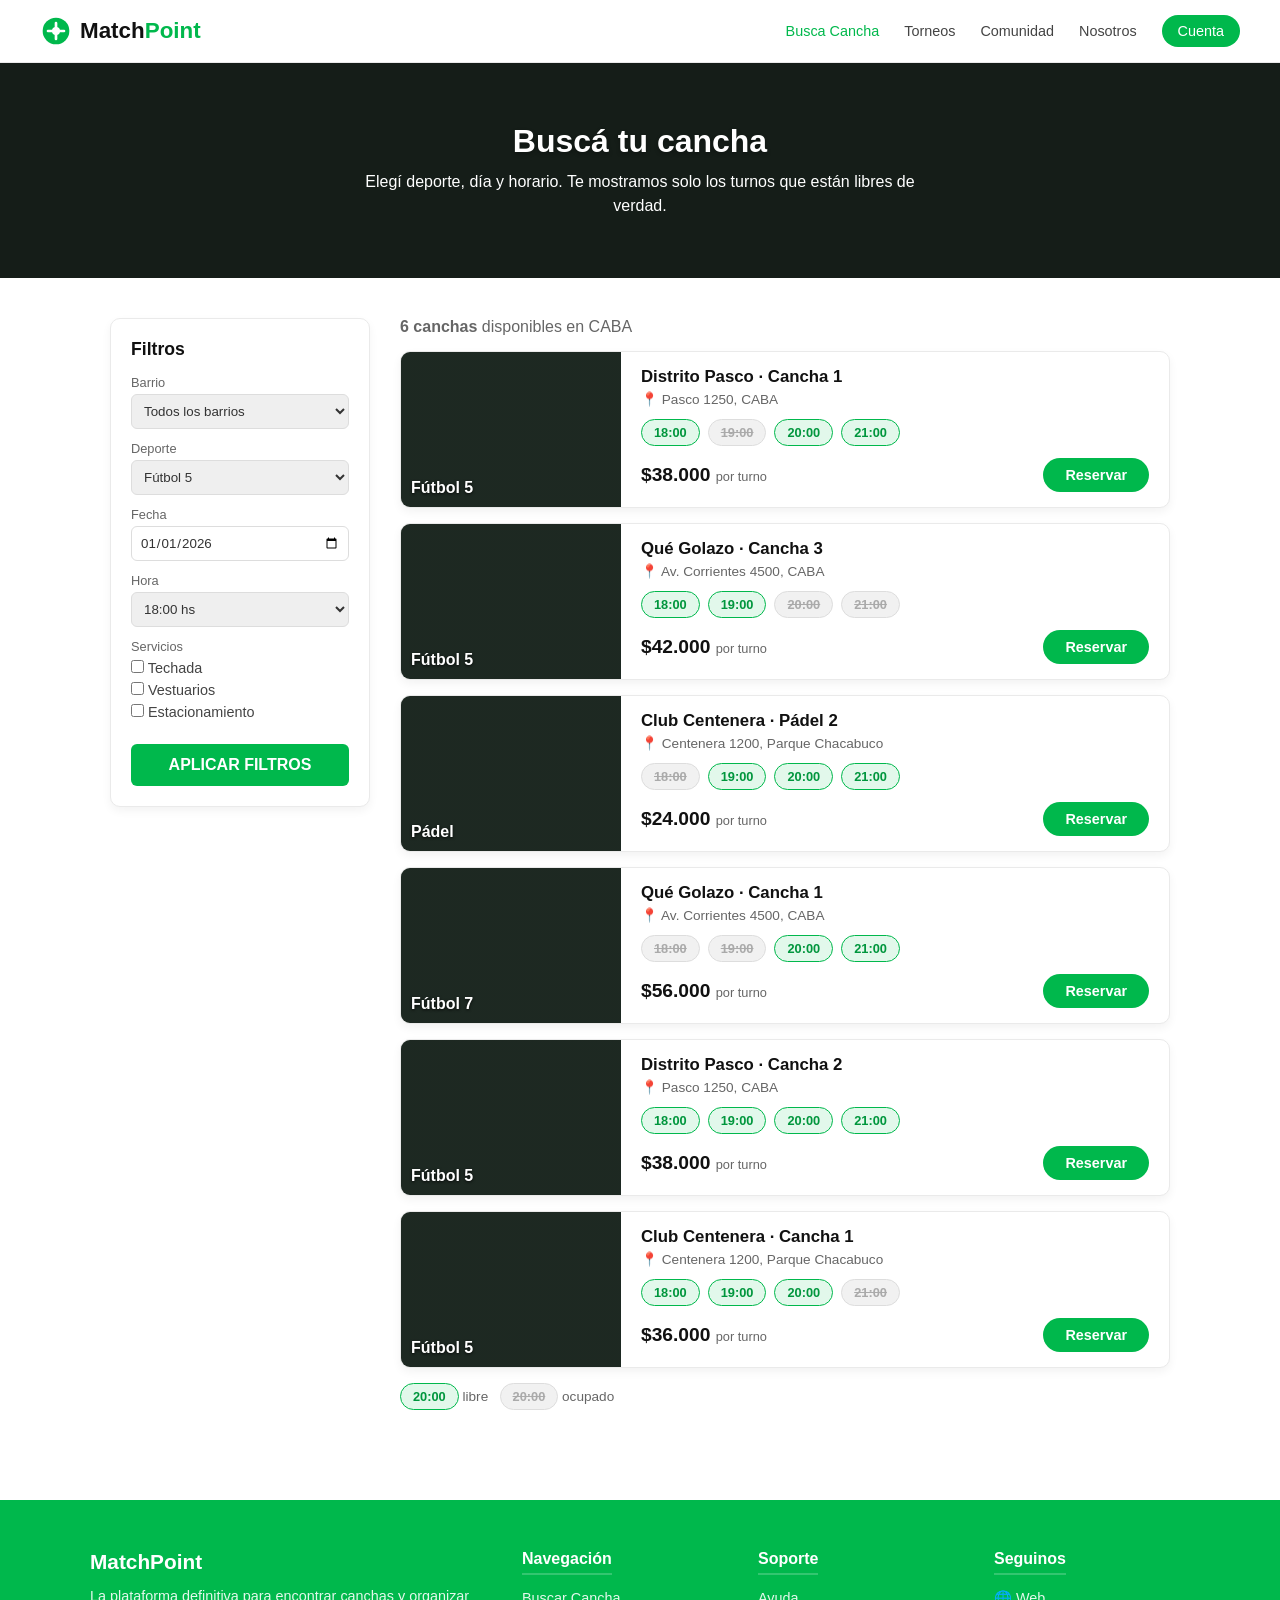
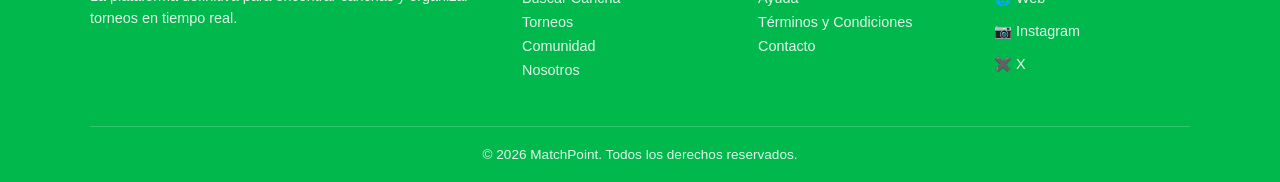
==== buscar-cancha.html @ c90cc56a "Add files via upload" ====
<!DOCTYPE html>
<html lang="es">
<head>
    <meta charset="UTF-8">
    <meta name="viewport" content="width=device-width, initial-scale=1.0">
    <title>Buscar Cancha - MatchPoint</title>
    <link rel="stylesheet" href="style.css">
</head>
<body>

    <!-- HEADER / LOGO / NAV -->
    <header>
        <a href="index.html" class="logo">
            <svg width="32" height="32" viewBox="0 0 24 24" fill="none" xmlns="http://www.w3.org/2000/svg">
                <circle cx="12" cy="12" r="10" fill="#00b84c"/>
                <path d="M12 6V18M6 12H18" stroke="white" stroke-width="2" stroke-linecap="round"/>
                <circle cx="12" cy="12" r="3" fill="white"/>
            </svg>
            <span>Match<span style="color: #00b84c;">Point</span></span>
        </a>

        <!-- Menú hamburguesa (solo se ve en tablet y celular, funciona solo con CSS) -->
        <input type="checkbox" id="menu-toggle" class="menu-toggle">
        <label for="menu-toggle" class="menu-icon" aria-label="Abrir menú">&#9776;</label>

        <nav>
            <ul>
                <li><a href="buscar-cancha.html" class="activo">Busca Cancha</a></li>
                <li><a href="torneos.html">Torneos</a></li>
                <li><a href="comunidad.html">Comunidad</a></li>
                <li><a href="nosotros.html">Nosotros</a></li>
                <li><a href="cuenta.html" class="btn-cuenta">Cuenta</a></li>
            </ul>
        </nav>
    </header>

    <main>
        <!-- BANNER DE LA PÁGINA -->
        <section class="page-banner">
            <h1>Buscá tu cancha</h1>
            <p>Elegí deporte, día y horario. Te mostramos solo los turnos que están libres de verdad.</p>
        </section>

        <!-- BUSCADOR + RESULTADOS -->
        <section class="buscar-layout">
            <aside class="filtros">
                <h2>Filtros</h2>
                <form>
                    <div class="form-group">
                        <label for="f-ubicacion">Barrio</label>
                        <select id="f-ubicacion">
                            <option>Todos los barrios</option>
                            <option>Almagro</option>
                            <option>Balvanera</option>
                            <option>Parque Chacabuco</option>
                        </select>
                    </div>
                    <div class="form-group">
                        <label for="f-deporte">Deporte</label>
                        <select id="f-deporte">
                            <option>Fútbol 5</option>
                            <option>Fútbol 7</option>
                            <option>Pádel</option>
                        </select>
                    </div>
                    <div class="form-group">
                        <label for="f-fecha">Fecha</label>
                        <input type="date" id="f-fecha" value="2026-01-01">
                    </div>
                    <div class="form-group">
                        <label for="f-hora">Hora</label>
                        <select id="f-hora">
                            <option>18:00 hs</option>
                            <option>19:00 hs</option>
                            <option>20:00 hs</option>
                            <option>21:00 hs</option>
                        </select>
                    </div>
                    <fieldset class="checks">
                        <legend>Servicios</legend>
                        <label><input type="checkbox"> Techada</label>
                        <label><input type="checkbox"> Vestuarios</label>
                        <label><input type="checkbox"> Estacionamiento</label>
                    </fieldset>
                    <button type="submit" class="btn-enviar">APLICAR FILTROS</button>
                </form>
            </aside>

            <div class="resultados">
                <p class="resultados-cant"><strong>6 canchas</strong> disponibles en CABA</p>
                <article class="resultado">
                    <div class="img-card-bg card-img-1">Fútbol 5</div>
                    <div class="resultado-info">
                        <h3>Distrito Pasco · Cancha 1</h3>
                        <p class="resultado-dir">📍 Pasco 1250, CABA</p>
                        <div class="horarios"><span class="horario">18:00</span><span class="horario ocupado">19:00</span><span class="horario">20:00</span><span class="horario">21:00</span></div>
                        <div class="resultado-pie">
                            <p class="precio">$38.000 <span>por turno</span></p>
                            <a href="cuenta.html" class="btn-reservar">Reservar</a>
                        </div>
                    </div>
                </article>
                <article class="resultado">
                    <div class="img-card-bg card-img-2">Fútbol 5</div>
                    <div class="resultado-info">
                        <h3>Qué Golazo · Cancha 3</h3>
                        <p class="resultado-dir">📍 Av. Corrientes 4500, CABA</p>
                        <div class="horarios"><span class="horario">18:00</span><span class="horario">19:00</span><span class="horario ocupado">20:00</span><span class="horario ocupado">21:00</span></div>
                        <div class="resultado-pie">
                            <p class="precio">$42.000 <span>por turno</span></p>
                            <a href="cuenta.html" class="btn-reservar">Reservar</a>
                        </div>
                    </div>
                </article>
                <article class="resultado">
                    <div class="img-card-bg card-img-3">Pádel</div>
                    <div class="resultado-info">
                        <h3>Club Centenera · Pádel 2</h3>
                        <p class="resultado-dir">📍 Centenera 1200, Parque Chacabuco</p>
                        <div class="horarios"><span class="horario ocupado">18:00</span><span class="horario">19:00</span><span class="horario">20:00</span><span class="horario">21:00</span></div>
                        <div class="resultado-pie">
                            <p class="precio">$24.000 <span>por turno</span></p>
                            <a href="cuenta.html" class="btn-reservar">Reservar</a>
                        </div>
                    </div>
                </article>
                <article class="resultado">
                    <div class="img-card-bg card-img-2">Fútbol 7</div>
                    <div class="resultado-info">
                        <h3>Qué Golazo · Cancha 1</h3>
                        <p class="resultado-dir">📍 Av. Corrientes 4500, CABA</p>
                        <div class="horarios"><span class="horario ocupado">18:00</span><span class="horario ocupado">19:00</span><span class="horario">20:00</span><span class="horario">21:00</span></div>
                        <div class="resultado-pie">
                            <p class="precio">$56.000 <span>por turno</span></p>
                            <a href="cuenta.html" class="btn-reservar">Reservar</a>
                        </div>
                    </div>
                </article>
                <article class="resultado">
                    <div class="img-card-bg card-img-1">Fútbol 5</div>
                    <div class="resultado-info">
                        <h3>Distrito Pasco · Cancha 2</h3>
                        <p class="resultado-dir">📍 Pasco 1250, CABA</p>
                        <div class="horarios"><span class="horario">18:00</span><span class="horario">19:00</span><span class="horario">20:00</span><span class="horario">21:00</span></div>
                        <div class="resultado-pie">
                            <p class="precio">$38.000 <span>por turno</span></p>
                            <a href="cuenta.html" class="btn-reservar">Reservar</a>
                        </div>
                    </div>
                </article>
                <article class="resultado">
                    <div class="img-card-bg card-img-3">Fútbol 5</div>
                    <div class="resultado-info">
                        <h3>Club Centenera · Cancha 1</h3>
                        <p class="resultado-dir">📍 Centenera 1200, Parque Chacabuco</p>
                        <div class="horarios"><span class="horario">18:00</span><span class="horario">19:00</span><span class="horario">20:00</span><span class="horario ocupado">21:00</span></div>
                        <div class="resultado-pie">
                            <p class="precio">$36.000 <span>por turno</span></p>
                            <a href="cuenta.html" class="btn-reservar">Reservar</a>
                        </div>
                    </div>
                </article>
                <p class="leyenda"><span class="horario">20:00</span> libre &nbsp; <span class="horario ocupado">20:00</span> ocupado</p>
            </div>
        </section>
    </main>

    <!-- FOOTER -->
    <footer>
        <div class="footer-container">
            <!-- Columna 1: Info -->
            <div class="footer-col">
                <h3>MatchPoint</h3>
                <p>La plataforma definitiva para encontrar canchas y organizar torneos en tiempo real.</p>
            </div>

            <!-- Columna 2: Navegación -->
            <div class="footer-col">
                <h4>Navegación</h4>
                <a href="buscar-cancha.html">Buscar Cancha</a>
                <a href="torneos.html">Torneos</a>
                <a href="comunidad.html">Comunidad</a>
                <a href="nosotros.html">Nosotros</a>
            </div>

            <!-- Columna 3: Soporte y Legal -->
            <div class="footer-col">
                <h4>Soporte</h4>
                <a href="nosotros.html#preguntas">Ayuda</a>
                <a href="#">Términos y Condiciones</a>
                <a href="index.html#contacto">Contacto</a>
            </div>

            <!-- Columna 4: Redes Sociales -->
            <div class="footer-col">
                <h4>Seguinos</h4>
                <div class="social-icons">
                    <a href="#">🌐 Web</a>
                    <a href="#">📷 Instagram</a>
                    <a href="#">✖️ X</a>
                </div>
            </div>
        </div>

        <div class="footer-bottom">
            <p>&copy; 2026 MatchPoint. Todos los derechos reservados.</p>
        </div>
    </footer>

</body>
</html>
---- style.css ----
* {
    margin: 0;
    padding: 0;
    box-sizing: border-box;
    font-family: Arial, sans-serif;
}

body {
    background-color: #ffffff;
    color: #333333;
}

/* HEADER */
header {
    display: flex;
    justify-content: space-between;
    align-items: center;
    background: #ffffff;
    padding: 15px 40px;
    border-bottom: 1px solid #eaeaea;
    box-shadow: 0 2px 4px rgba(0,0,0,0.02);
}

.logo {
    display: flex;
    align-items: center;
    gap: 8px;
    font-weight: bold;
    font-size: 1.4rem;
    color: #111;
}

header nav ul {
    display: flex;
    list-style: none;
    gap: 25px;
    align-items: center;
}

header nav a {
    text-decoration: none;
    color: #444;
    font-size: 0.9rem;
    font-weight: 500;
}

header nav a:hover {
    color: #00b84c;
}

.btn-cuenta {
    background: #00b84c;
    color: #fff !important;
    padding: 8px 16px;
    border-radius: 20px;
}

/* HERO / BUSCADOR */
.hero {
    background: linear-gradient(rgba(0,0,0,0.4), rgba(0,0,0,0.4)), url('https://images.unsplash.com/photo-1529900748604-07564a93e7b6?auto=format&fit=crop&w=1200&q=80');
    background-size: cover;
    background-position: center;
    padding: 80px 20px;
    text-align: center;
    color: #fff;
}

.hero h1 {
    font-size: 2.2rem;
    margin-bottom: 25px;
    text-shadow: 0 2px 4px rgba(0,0,0,0.3);
}

.search-form {
    display: flex;
    justify-content: center;
    gap: 10px;
    background: #ffffff;
    padding: 15px;
    border-radius: 30px;
    max-width: 900px;
    margin: 0 auto 20px auto;
    box-shadow: 0 4px 15px rgba(0,0,0,0.2);
}

.form-group {
    display: flex;
    flex-direction: column;
    text-align: left;
    font-size: 0.8rem;
    color: #666;
}

.form-group input, .form-group select {
    padding: 8px;
    margin-top: 4px;
    border: 1px solid #ddd;
    border-radius: 6px;
    color: #333;
}

.btn-buscar {
    background: #00b84c;
    color: #fff;
    border: none;
    padding: 0 25px;
    border-radius: 20px;
    cursor: pointer;
    font-weight: bold;
    align-self: flex-end;
    height: 38px;
    transition: background 0.2s;
}

.btn-buscar:hover {
    background: #00963d;
}

.hero-features {
    display: flex;
    justify-content: center;
    gap: 30px;
    font-size: 0.9rem;
    color: #fff;
    text-shadow: 0 1px 2px rgba(0,0,0,0.3);
}

/* DESTACADOS */
.destacados {
    padding: 50px 20px;
    max-width: 1100px;
    margin: 0 auto;
}

.destacados h2 {
    margin-bottom: 20px;
    color: #111;
    font-size: 1.5rem;
}

.grid-images {
    display: grid;
    grid-template-columns: repeat(3, 1fr);
    gap: 20px;
}

.card {
    background: #fff;
    border: 1px solid #eaeaea;
    border-radius: 10px;
    overflow: hidden;
    text-align: center;
    box-shadow: 0 4px 10px rgba(0,0,0,0.05);
    transition: transform 0.2s;
}

.card:hover {
    transform: translateY(-5px);
}

.img-placeholder {
    background: #e2f8eb;
    color: #00b84c;
    height: 160px;
    display: flex;
    align-items: center;
    justify-content: center;
    font-weight: bold;
}

.card h3 {
    padding: 15px;
    font-size: 1rem;
    color: #333;
}

/* MAPA */
.map-container {
    background: #f9f9f9;
    padding: 50px 20px;
    border-top: 1px solid #eee;
    border-bottom: 1px solid #eee;
}

.map-container h2 {
    max-width: 1100px;
    margin: 0 auto 20px auto;
    font-size: 1.5rem;
    color: #111;
}

.map-content {
    display: flex;
    gap: 20px;
    max-width: 1100px;
    margin: 0 auto;
}

.map-interactive {
    flex: 2;
    background: #e5e5e5;
    height: 280px;
    display: flex;
    align-items: center;
    justify-content: center;
    border-radius: 10px;
    color: #555;
    font-weight: bold;
}

.map-details {
    flex: 1;
    background: #fff;
    padding: 25px;
    border-radius: 10px;
    box-shadow: 0 4px 10px rgba(0,0,0,0.05);
    font-size: 0.9rem;
    line-height: 1.5;
}

.map-details h3 {
    margin-bottom: 12px;
    font-size: 1rem;
    color: #00b84c;
}

.map-details p {
    margin-bottom: 12px;
    color: #666;
}

/* CONTACTO */
.contact-section {
    max-width: 800px;
    margin: 50px auto;
    padding: 0 20px;
}

.formulario {
    background: #fff;
    padding: 35px;
    border: 1px solid #eaeaea;
    border-radius: 10px;
    box-shadow: 0 4px 10px rgba(0,0,0,0.05);
}

.formulario h2 {
    font-size: 1.2rem;
    margin-bottom: 20px;
    color: #111;
    text-align: center;
}

.input-row {
    display: flex;
    gap: 15px;
    margin-bottom: 15px;
}

.formulario input, .formulario textarea {
    width: 100%;
    padding: 12px;
    border: 1px solid #ddd;
    border-radius: 6px;
    font-size: 0.95rem;
}

.formulario textarea {
    height: 110px;
    resize: none;
    margin-bottom: 15px;
}

.btn-enviar {
    background: #00b84c;
    color: #fff;
    border: none;
    padding: 12px 30px;
    border-radius: 6px;
    cursor: pointer;
    font-weight: bold;
    font-size: 1rem;
    display: block;
    width: 100%;
    transition: background 0.2s;
}

.btn-enviar:hover {
    background: #00963d;
}

/* FOOTER */
/* FOOTER PROFESIONAL */
footer {
    background: #00b84c;
    color: #fff;
    padding: 50px 20px 20px 20px;
    margin-top: 50px;
}

.footer-container {
    max-width: 1100px;
    margin: 0 auto;
    display: grid;
    grid-template-columns: 2fr 1fr 1fr 1fr;
    gap: 40px;
}

.footer-col h3 {
    font-size: 1.3rem;
    margin-bottom: 12px;
}

.footer-col h4 {
    font-size: 1rem;
    margin-bottom: 15px;
    border-bottom: 2px solid rgba(255,255,255,0.2);
    padding-bottom: 5px;
    display: inline-block;
}

.footer-col p {
    font-size: 0.9rem;
    color: #e2f8eb;
    line-height: 1.5;
}

.footer-col a {
    display: block;
    color: #e2f8eb;
    text-decoration: none;
    font-size: 0.9rem;
    margin-bottom: 8px;
    transition: color 0.2s;
}

.footer-col a:hover {
    color: #ffffff;
    text-decoration: underline;
}

.social-icons {
    display: flex;
    flex-direction: column;
    gap: 8px;
}

.footer-bottom {
    max-width: 1100px;
    margin: 40px auto 0 auto;
    border-top: 1px solid rgba(255,255,255,0.2);
    padding-top: 20px;
    text-align: center;
    font-size: 0.85rem;
    color: #e2f8eb;
}
/* =====================================================
   ESTILOS COMPARTIDOS (antes estaban dentro del index)
   ===================================================== */
.logo { text-decoration: none; }

.card-img-1 { background-image: linear-gradient(rgba(0,0,0,0.3), rgba(0,0,0,0.3)), url('https://atcsports.io/uploads/clubs/bg/distrito-pasco-futbol-caba.jpeg?705216'); }
.card-img-2 { background-image: linear-gradient(rgba(0,0,0,0.3), rgba(0,0,0,0.3)), url('https://atcsports.io/uploads/clubs/bg/que-golazo-caba.jpeg?364139'); }
.card-img-3 { background-image: linear-gradient(rgba(0,0,0,0.3), rgba(0,0,0,0.3)), url('https://atcsports.io/uploads/clubs/bg/club-centenera-parque-chacabuco.jpeg?186828'); }

.img-card-bg {
    background-color: #2a3a30;
    background-size: cover;
    background-position: center;
    height: 160px;
    display: flex;
    align-items: flex-end;
    padding: 10px;
    color: white;
    font-weight: bold;
    text-shadow: 0 1px 3px rgba(0,0,0,0.8);
}

.map-interactive iframe {
    width: 100%;
    height: 100%;
    border-radius: 10px;
}

/* Link activo del menú */
header nav a.activo { color: #00b84c; }
header nav a.btn-cuenta.activo { background: #00963d; }

/* Menú hamburguesa: oculto en computadora */
.menu-toggle, .menu-icon { display: none; }

/* =====================================================
   PÁGINAS INTERNAS
   ===================================================== */
.page-banner {
    background: linear-gradient(rgba(0,0,0,0.5), rgba(0,0,0,0.5)), url('https://images.unsplash.com/photo-1529900748604-07564a93e7b6?auto=format&fit=crop&w=1200&q=80');
    background-color: #2a3a30;
    background-size: cover;
    background-position: center;
    color: #fff;
    text-align: center;
    padding: 60px 20px;
}

.page-banner h1 {
    font-size: 2rem;
    margin-bottom: 10px;
    text-shadow: 0 2px 4px rgba(0,0,0,0.3);
}

.page-banner p {
    max-width: 600px;
    margin: 0 auto;
    line-height: 1.5;
}

.seccion {
    max-width: 1100px;
    margin: 0 auto;
    padding: 50px 20px;
}

.seccion h2 {
    font-size: 1.5rem;
    color: #111;
    margin-bottom: 20px;
}

/* sección con fondo gris que ocupa todo el ancho */
.seccion-gris {
    max-width: none;
    background: #f9f9f9;
    border-top: 1px solid #eee;
    border-bottom: 1px solid #eee;
    padding-left: calc((100% - 1060px) / 2);
    padding-right: calc((100% - 1060px) / 2);
}

/* ---------- BUSCAR CANCHA ---------- */
.buscar-layout {
    max-width: 1100px;
    margin: 0 auto;
    padding: 40px 20px;
    display: grid;
    grid-template-columns: 260px 1fr;
    gap: 30px;
    align-items: start;
}

.filtros {
    background: #fff;
    border: 1px solid #eaeaea;
    border-radius: 10px;
    padding: 20px;
    box-shadow: 0 4px 10px rgba(0,0,0,0.05);
}

.filtros h2 { font-size: 1.1rem; margin-bottom: 15px; color: #111; }
.filtros .form-group { margin-bottom: 12px; }

.checks {
    border: none;
    margin: 10px 0 18px 0;
    font-size: 0.9rem;
    color: #444;
}

.checks legend { font-size: 0.8rem; color: #666; margin-bottom: 6px; }
.checks label { display: block; margin-bottom: 6px; }

.resultados-cant { margin-bottom: 15px; color: #666; }

.resultado {
    display: grid;
    grid-template-columns: 220px 1fr;
    background: #fff;
    border: 1px solid #eaeaea;
    border-radius: 10px;
    overflow: hidden;
    margin-bottom: 15px;
    box-shadow: 0 4px 10px rgba(0,0,0,0.05);
}

.resultado .img-card-bg { height: 100%; min-height: 150px; }

.resultado-info { padding: 15px 20px; }
.resultado-info h3 { font-size: 1.05rem; color: #111; margin-bottom: 4px; }
.resultado-dir { font-size: 0.85rem; color: #666; margin-bottom: 12px; }

.horarios { display: flex; flex-wrap: wrap; gap: 8px; margin-bottom: 12px; }

.horario {
    display: inline-block;
    padding: 5px 12px;
    border-radius: 20px;
    font-size: 0.8rem;
    font-weight: bold;
    background: #e2f8eb;
    color: #00963d;
    border: 1px solid #00b84c;
}

.horario.ocupado {
    background: #f1f1f1;
    color: #aaa;
    border-color: #ddd;
    text-decoration: line-through;
}

.resultado-pie {
    display: flex;
    justify-content: space-between;
    align-items: center;
    gap: 10px;
}

.precio { font-size: 1.2rem; font-weight: bold; color: #111; }
.precio span { font-size: 0.8rem; font-weight: normal; color: #666; }

.btn-reservar {
    background: #00b84c;
    color: #fff;
    text-decoration: none;
    padding: 9px 22px;
    border-radius: 20px;
    font-weight: bold;
    font-size: 0.9rem;
    transition: background 0.2s;
}

.btn-reservar:hover { background: #00963d; }

.leyenda { font-size: 0.85rem; color: #666; margin-top: 5px; }

/* ---------- TORNEOS ---------- */
.grid-torneos {
    display: grid;
    grid-template-columns: repeat(3, 1fr);
    gap: 20px;
}

.torneo-card {
    background: #fff;
    border: 1px solid #eaeaea;
    border-radius: 10px;
    overflow: hidden;
    box-shadow: 0 4px 10px rgba(0,0,0,0.05);
    display: flex;
    flex-direction: column;
}

.torneo-card .img-card-bg { align-items: flex-start; justify-content: flex-end; }

.etiqueta {
    background: #00b84c;
    font-size: 0.75rem;
    padding: 4px 10px;
    border-radius: 20px;
    text-shadow: none;
}

.torneo-info { padding: 18px; display: flex; flex-direction: column; flex: 1; }
.torneo-deporte { color: #00b84c; font-weight: bold; font-size: 0.85rem; margin-bottom: 4px; }
.torneo-info h3 { font-size: 1.15rem; color: #111; margin-bottom: 12px; }

.torneo-datos {
    list-style: none;
    font-size: 0.9rem;
    color: #555;
    line-height: 1.8;
    margin-bottom: 15px;
}

.cupos { margin-bottom: 15px; margin-top: auto; }
.cupos p { font-size: 0.8rem; color: #666; margin-top: 6px; }

.cupos-barra {
    background: #eee;
    height: 8px;
    border-radius: 4px;
    overflow: hidden;
}

.cupos-barra div { background: #00b84c; height: 100%; }

.torneo-info .btn-enviar { text-align: center; text-decoration: none; font-size: 0.9rem; }

.pasos {
    list-style: none;
    counter-reset: paso;
    display: grid;
    grid-template-columns: repeat(4, 1fr);
    gap: 20px;
}

.pasos li {
    counter-increment: paso;
    background: #fff;
    border-radius: 10px;
    padding: 20px;
    box-shadow: 0 4px 10px rgba(0,0,0,0.05);
}

.pasos li::before {
    content: counter(paso);
    display: flex;
    align-items: center;
    justify-content: center;
    width: 34px;
    height: 34px;
    border-radius: 50%;
    background: #00b84c;
    color: #fff;
    font-weight: bold;
    margin-bottom: 12px;
}

.pasos strong { display: block; color: #111; margin-bottom: 6px; }
.pasos span { font-size: 0.9rem; color: #666; line-height: 1.4; }

.tabla-scroll { overflow-x: auto; }

.tabla {
    width: 100%;
    border-collapse: collapse;
    font-size: 0.9rem;
    min-width: 520px;
}

.tabla th {
    background: #00b84c;
    color: #fff;
    padding: 10px;
    text-align: center;
}

.tabla th:nth-child(2), .tabla td:nth-child(2) { text-align: left; }

.tabla td {
    padding: 10px;
    text-align: center;
    border-bottom: 1px solid #eee;
}

.tabla tbody tr:nth-child(even) { background: #f9f9f9; }
.tabla td:last-child { font-weight: bold; color: #111; }

/* ---------- COMUNIDAD ---------- */
.comunidad-layout {
    max-width: 1100px;
    margin: 0 auto;
    padding: 40px 20px;
    display: grid;
    grid-template-columns: 1fr 300px;
    gap: 30px;
    align-items: start;
}

.publicar { padding: 25px; margin-bottom: 30px; }
.publicar select {
    width: 100%;
    padding: 12px;
    border: 1px solid #ddd;
    border-radius: 6px;
    font-size: 0.95rem;
    color: #333;
    background: #fff;
}

.muro-titulo { font-size: 1.3rem; color: #111; margin-bottom: 15px; }

.post {
    display: flex;
    gap: 15px;
    background: #fff;
    border: 1px solid #eaeaea;
    border-radius: 10px;
    padding: 18px;
    margin-bottom: 15px;
}

.avatar {
    flex-shrink: 0;
    width: 46px;
    height: 46px;
    border-radius: 50%;
    background: #e2f8eb;
    color: #00963d;
    font-weight: bold;
    display: flex;
    align-items: center;
    justify-content: center;
}

.post-cuerpo { flex: 1; }
.post-autor { font-size: 0.85rem; color: #888; margin-bottom: 6px; }
.post-autor strong { color: #111; }
.post-cuerpo > p { line-height: 1.5; color: #444; }

.tags { display: flex; flex-wrap: wrap; gap: 6px; margin: 10px 0; }

.tag {
    background: #f1f1f1;
    color: #555;
    font-size: 0.75rem;
    padding: 4px 10px;
    border-radius: 20px;
}

.btn-sumarme {
    display: inline-block;
    color: #00b84c;
    border: 1px solid #00b84c;
    padding: 6px 16px;
    border-radius: 20px;
    font-size: 0.85rem;
    font-weight: bold;
    text-decoration: none;
}

.btn-sumarme:hover { background: #00b84c; color: #fff; }

.caja {
    background: #fff;
    border: 1px solid #eaeaea;
    border-radius: 10px;
    padding: 20px;
    margin-bottom: 20px;
    box-shadow: 0 4px 10px rgba(0,0,0,0.05);
}

.caja h3 { font-size: 1rem; color: #00b84c; margin-bottom: 12px; }

.ranking { padding-left: 20px; font-size: 0.9rem; color: #444; }
.ranking li { margin-bottom: 8px; }
.ranking span { display: inline-block; min-width: 90px; }
.ranking strong { color: #111; font-size: 0.85rem; }

.normas { padding-left: 18px; font-size: 0.9rem; color: #555; line-height: 1.8; }

/* ---------- NOSOTROS ---------- */
.nosotros-intro {
    display: grid;
    grid-template-columns: 1fr 1fr;
    gap: 40px;
}

.nosotros-intro h2 { color: #00b84c; font-size: 1.3rem; margin-bottom: 10px; }
.nosotros-intro p { line-height: 1.6; color: #555; }

.propuesta {
    max-width: 1060px;
    margin: 0 auto;
    background: #111;
    color: #fff;
    border-left: 6px solid #00b84c;
    border-radius: 10px;
    padding: 22px 30px;
    font-size: 1.05rem;
    line-height: 1.5;
}

.valores {
    display: grid;
    grid-template-columns: repeat(4, 1fr);
    gap: 20px;
}

.valor {
    border: 1px solid #eaeaea;
    border-radius: 10px;
    padding: 22px;
    text-align: center;
}

.valor span { font-size: 1.8rem; }
.valor h3 { margin: 10px 0 6px 0; color: #111; font-size: 1rem; }
.valor p { font-size: 0.9rem; color: #666; line-height: 1.4; }

.faq {
    border: 1px solid #eaeaea;
    border-radius: 10px;
    padding: 15px 20px;
    margin-bottom: 10px;
}

.faq summary { font-weight: bold; cursor: pointer; color: #111; }
.faq p { margin-top: 10px; color: #555; line-height: 1.5; }

/* ---------- CUENTA ---------- */
.cuenta-layout {
    max-width: 1000px;
    margin: 50px auto 0 auto;
    padding: 0 20px;
    display: grid;
    grid-template-columns: 1fr 1fr;
    gap: 30px;
    align-items: start;
}

.cuenta-form label {
    display: block;
    font-size: 0.85rem;
    color: #666;
    margin-bottom: 5px;
}

.cuenta-form input[type="text"],
.cuenta-form input[type="email"],
.cuenta-form input[type="password"] { margin-bottom: 15px; }

.cuenta-form .input-row { margin-bottom: 0; }
.cuenta-form .input-row > div { flex: 1; }

.link-chico {
    display: block;
    font-size: 0.85rem;
    color: #00b84c;
    margin-bottom: 20px;
}

.tipo-cuenta { border: none; margin-bottom: 20px; }
.tipo-cuenta legend { font-size: 0.85rem; color: #666; margin-bottom: 8px; }

.tipo-cuenta label {
    display: inline-block;
    border: 1px solid #ddd;
    border-radius: 20px;
    padding: 8px 14px;
    margin: 0 8px 8px 0;
    color: #333;
    font-size: 0.9rem;
    cursor: pointer;
}

.tipo-cuenta input { width: auto; margin-right: 4px; }

.beneficios .valores { grid-template-columns: repeat(3, 1fr); }

/* Foco visible para navegar con teclado (accesibilidad) */
a:focus-visible, button:focus-visible, input:focus-visible,
select:focus-visible, textarea:focus-visible, summary:focus-visible {
    outline: 3px solid #00b84c;
    outline-offset: 2px;
}

/* =====================================================
   RESPONSIVE / RESOLUCIONES DE PANTALLA
   Se diseña para computadora y se adapta hacia abajo:
   - 1440px o más ...... pantallas grandes
   - hasta 1200px ...... notebook / laptop
   - hasta 1024px ...... tablet horizontal
   - hasta 768px ....... tablet vertical
   - hasta 480px ....... celular
   - hasta 360px ....... celular chico
   ===================================================== */

/* PANTALLAS GRANDES (1440px o más) */
@media (min-width: 1440px) {
    .hero { padding: 110px 20px; }
    .hero h1 { font-size: 2.8rem; }
    .destacados, .map-container h2, .map-content,
    .footer-container, .footer-bottom, .seccion,
    .buscar-layout, .comunidad-layout { max-width: 1280px; }
    .seccion-gris { max-width: none; padding-left: calc((100% - 1240px) / 2); padding-right: calc((100% - 1240px) / 2); }
    .img-card-bg { height: 200px; }
    .map-interactive { height: 340px; }
}

/* NOTEBOOK (hasta 1200px) */
@media (max-width: 1200px) {
    header { padding: 15px 25px; }
    .seccion-gris { padding-left: 20px; padding-right: 20px; }
    .search-form { max-width: 95%; }
}

/* TABLET HORIZONTAL (hasta 1024px) */
@media (max-width: 1024px) {
    header nav ul { gap: 16px; }
    .hero { padding: 60px 20px; }
    .hero h1 { font-size: 1.9rem; }

    .search-form { flex-wrap: wrap; border-radius: 20px; }
    .form-group { flex: 1 1 40%; }
    .btn-buscar { flex: 1 1 100%; }

    .footer-container { grid-template-columns: 1fr 1fr; gap: 30px; }

    .buscar-layout { grid-template-columns: 220px 1fr; gap: 20px; }
    .resultado { grid-template-columns: 170px 1fr; }
    .comunidad-layout { grid-template-columns: 1fr 260px; }
    .pasos { grid-template-columns: repeat(2, 1fr); }
    .valores { grid-template-columns: repeat(2, 1fr); }
}

/* TABLET VERTICAL (hasta 768px) */
@media (max-width: 768px) {
    /* Menú hamburguesa */
    header { flex-wrap: wrap; padding: 12px 20px; }
    .menu-icon {
        display: block;
        font-size: 1.8rem;
        cursor: pointer;
        color: #111;
        line-height: 1;
    }
    header nav { display: none; width: 100%; }
    .menu-toggle:checked ~ nav { display: block; }
    header nav ul {
        flex-direction: column;
        align-items: stretch;
        gap: 0;
        padding-top: 10px;
    }
    header nav li a {
        display: block;
        padding: 12px 5px;
        border-bottom: 1px solid #eee;
        font-size: 1rem;
    }
    header nav li a.btn-cuenta {
        text-align: center;
        margin-top: 12px;
        border-bottom: none;
    }

    .hero h1 { font-size: 1.6rem; }
    .page-banner { padding: 45px 20px; }
    .page-banner h1 { font-size: 1.6rem; }

    .grid-images { grid-template-columns: repeat(2, 1fr); }
    .grid-torneos { grid-template-columns: repeat(2, 1fr); }

    .map-content { flex-direction: column; }
    .map-interactive { flex: none; height: 300px; }

    .buscar-layout, .comunidad-layout,
    .cuenta-layout, .nosotros-intro { grid-template-columns: 1fr; }
    .beneficios .valores { grid-template-columns: 1fr 1fr 1fr; }

    .seccion { padding: 40px 20px; }
}

/* CELULAR (hasta 480px) */
@media (max-width: 480px) {
    .logo { font-size: 1.2rem; }

    .hero { padding: 40px 15px; }
    .hero h1 { font-size: 1.4rem; }
    .search-form { flex-direction: column; padding: 15px; }
    .form-group, .btn-buscar { flex: none; width: 100%; }
    .btn-buscar { align-self: stretch; }
    .hero-features { flex-direction: column; gap: 8px; }

    .grid-images, .grid-torneos, .valores,
    .beneficios .valores, .pasos { grid-template-columns: 1fr; }

    .destacados h2, .map-container h2, .seccion h2 { font-size: 1.25rem; }
    .map-interactive { height: 240px; }

    .input-row { flex-direction: column; gap: 15px; }
    .formulario { padding: 22px; }

    .resultado { grid-template-columns: 1fr; }
    .resultado .img-card-bg { min-height: 130px; }
    .resultado-pie { flex-direction: column; align-items: stretch; text-align: center; }

    .propuesta { margin: 0 15px; padding: 18px 20px; font-size: 0.95rem; }

    .footer-container { grid-template-columns: 1fr; text-align: center; gap: 25px; }
    .social-icons { align-items: center; }
}

/* CELULAR CHICO (hasta 360px) */
@media (max-width: 360px) {
    header { padding: 10px 12px; }
    .logo svg { width: 26px; height: 26px; }
    .hero h1, .page-banner h1 { font-size: 1.25rem; }
    .formulario, .filtros, .caja { padding: 16px; }
    .post { flex-direction: column; }
    .horario { padding: 4px 9px; }
}
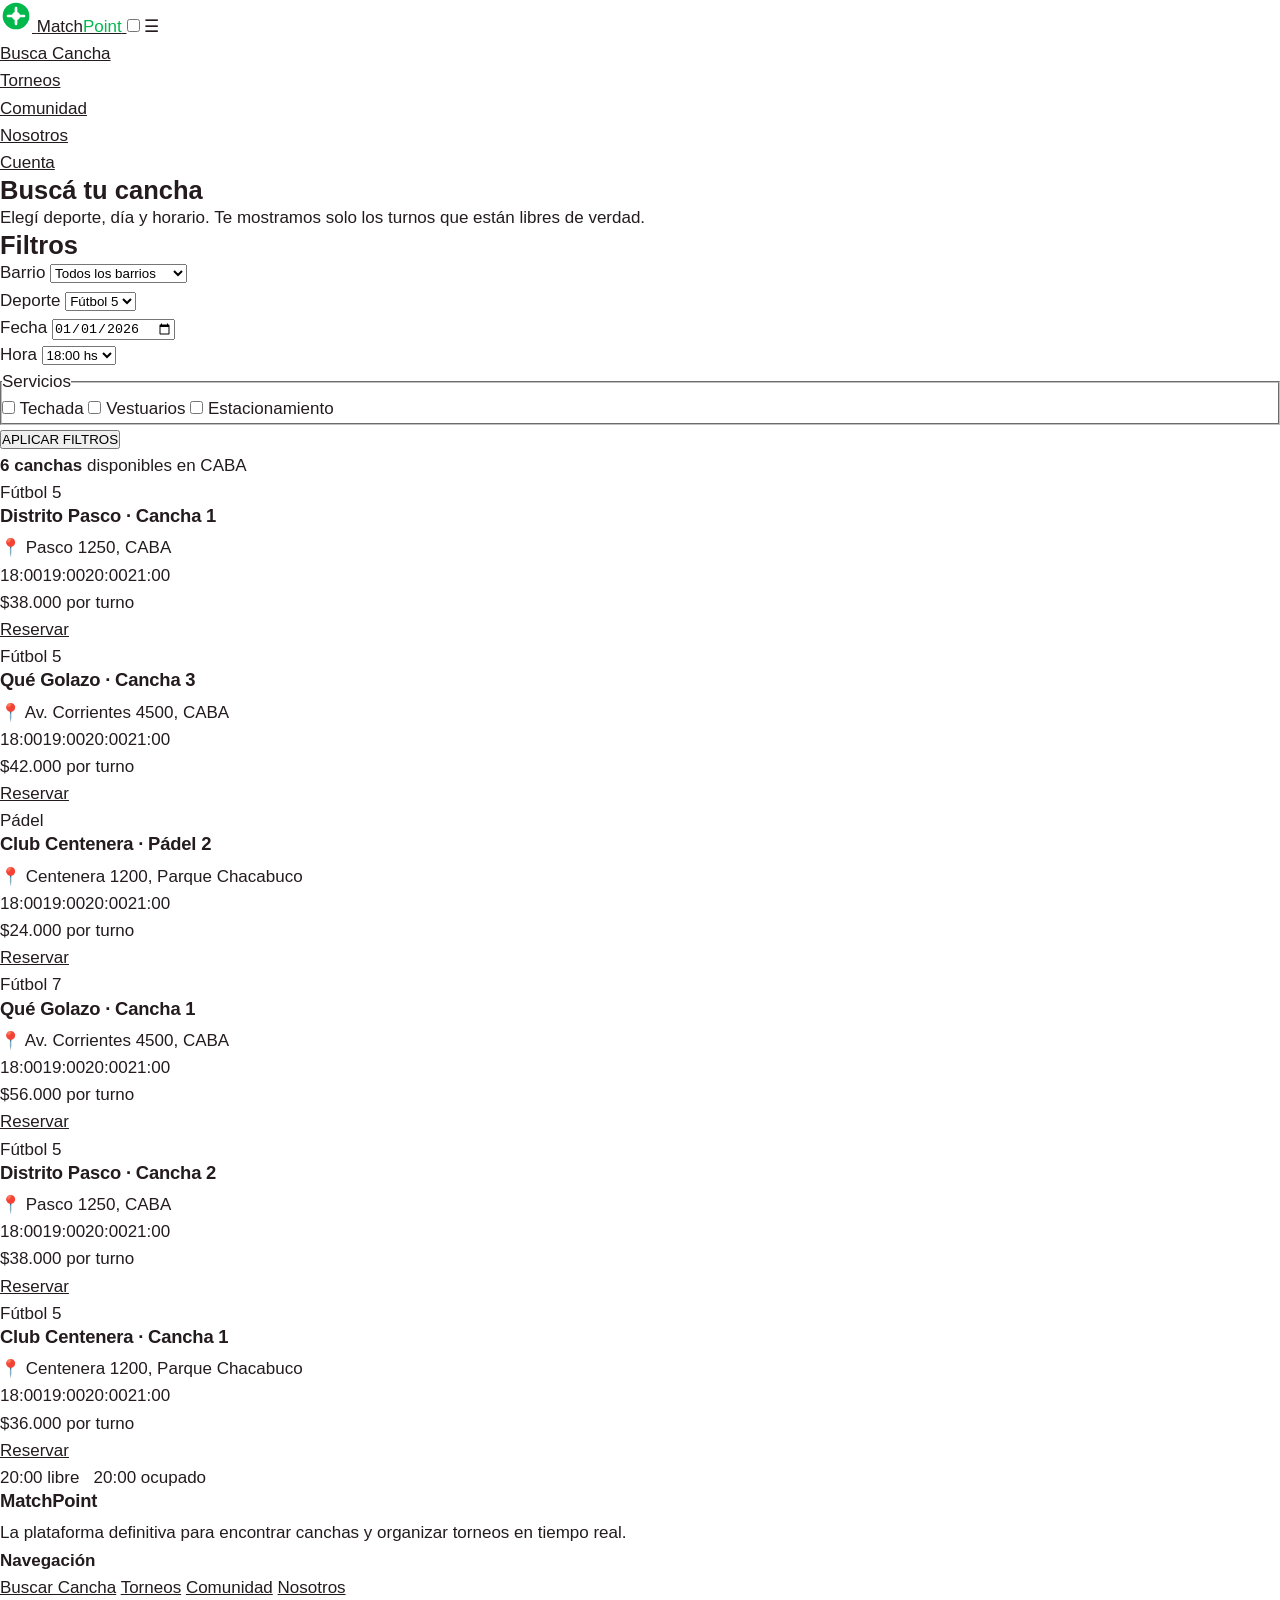
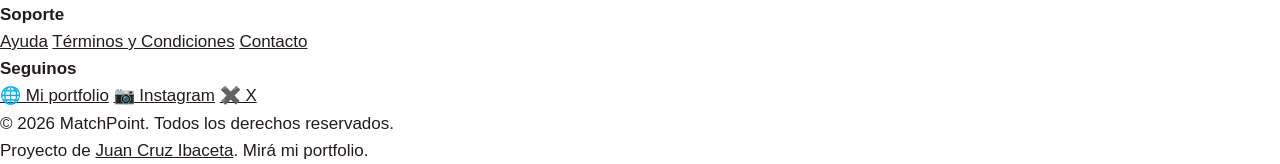
==== commit 8a2c2878: "Add files via upload" ====
--- a/buscar-cancha.html
+++ b/buscar-cancha.html
@@ -195,7 +195,7 @@
             <div class="footer-col">
                 <h4>Seguinos</h4>
                 <div class="social-icons">
-                    <a href="#">🌐 Web</a>
+                    <a href="https://juancruzibaceta-lang.github.io/portfolio/">🌐 Mi portfolio</a>
                     <a href="#">📷 Instagram</a>
                     <a href="#">✖️ X</a>
                 </div>
@@ -204,6 +204,7 @@
 
         <div class="footer-bottom">
             <p>&copy; 2026 MatchPoint. Todos los derechos reservados.</p>
+            <p class="credito">Proyecto de <a href="https://juancruzibaceta-lang.github.io/portfolio/">Juan Cruz Ibaceta</a>. Mirá mi portfolio.</p>
         </div>
     </footer>
 
--- a/style.css
+++ b/style.css
@@ -1,982 +1,663 @@
-* {
-    margin: 0;
-    padding: 0;
-    box-sizing: border-box;
-    font-family: Arial, sans-serif;
+/* =====================================================
+   PORTFOLIO · JUAN CRUZ IBACETA
+   Color de marca: bordó del logo "J.C"
+   Cada proyecto usa los colores de su propia marca.
+   ===================================================== */
+
+:root {
+    --papel: #ffffff;
+    --tinta: #231b1d;
+    --gris: #6b6264;
+    --linea: #e9e4e5;
+    --bordo: #6b1f30;
+    --bordo-claro: #f5eeef;
+
+    --verde: #00b84c;
+    --verde-oscuro: #00813a;
+    --choco: #1b1613;
+    --choco-2: #2a221d;
+    --naranja: #ef9636;
+    --crema: #f6efe4;
+
+    --texto: "Bricolage Grotesque", Arial, sans-serif;
+    --gotica: "UnifrakturMaguntia", "Old English Text MT", Georgia, serif;
+
+    --ancho: 1160px;
+    --margen: clamp(20px, 5vw, 56px);
+    color-scheme: light;
+}
+
+*, *::before, *::after { box-sizing: border-box; margin: 0; padding: 0; }
+
+html {
+    scroll-behavior: smooth;
+    scroll-padding-top: calc(72px + env(safe-area-inset-top, 0px));
 }
 
 body {
-    background-color: #ffffff;
-    color: #333333;
-}
-
-/* HEADER */
-header {
+    background: var(--papel);
+    color: var(--tinta);
+    font-family: var(--texto);
+    font-size: 1.0625rem;
+    line-height: 1.6;
+    font-variation-settings: "opsz" 16;
+    -webkit-font-smoothing: antialiased;
+}
+
+img { max-width: 100%; display: block; }
+a { color: inherit; }
+
+:focus-visible {
+    outline: 3px solid var(--bordo);
+    outline-offset: 3px;
+    border-radius: 4px;
+}
+
+h1, h2, h3 { line-height: 1.1; font-weight: 750; }
+
+h3 {
+    font-size: 1.15rem;
+    margin-bottom: 8px;
+    letter-spacing: -0.01em;
+}
+
+/* ---------- BOTONES ---------- */
+.boton {
+    display: inline-block;
+    padding: 13px 26px;
+    border-radius: 999px;
+    background: var(--bordo);
+    color: #fff;
+    text-decoration: none;
+    font-weight: 650;
+    border: 2px solid var(--bordo);
+    transition: background 0.2s, color 0.2s;
+}
+
+.boton:hover { background: #4f1623; border-color: #4f1623; }
+
+.boton-linea { background: transparent; color: var(--bordo); }
+.boton-linea:hover { background: var(--bordo); color: #fff; }
+
+.boton-match { background: var(--verde); border-color: var(--verde); color: #fff; }
+.boton-match:hover { background: var(--verde-oscuro); border-color: var(--verde-oscuro); }
+
+.boton-choco { background: var(--naranja); border-color: var(--naranja); color: var(--choco); }
+.boton-choco:hover { background: var(--crema); border-color: var(--crema); }
+
+/* ---------- ENCABEZADO ---------- */
+.top {
+    position: sticky;
+    top: 0;
+    z-index: 10;
     display: flex;
     justify-content: space-between;
     align-items: center;
-    background: #ffffff;
-    padding: 15px 40px;
-    border-bottom: 1px solid #eaeaea;
-    box-shadow: 0 2px 4px rgba(0,0,0,0.02);
-}
-
-.logo {
-    display: flex;
-    align-items: center;
-    gap: 8px;
-    font-weight: bold;
-    font-size: 1.4rem;
-    color: #111;
-}
-
-header nav ul {
-    display: flex;
-    list-style: none;
-    gap: 25px;
-    align-items: center;
-}
-
-header nav a {
-    text-decoration: none;
-    color: #444;
-    font-size: 0.9rem;
-    font-weight: 500;
-}
-
-header nav a:hover {
-    color: #00b84c;
-}
-
-.btn-cuenta {
-    background: #00b84c;
-    color: #fff !important;
-    padding: 8px 16px;
-    border-radius: 20px;
-}
-
-/* HERO / BUSCADOR */
-.hero {
-    background: linear-gradient(rgba(0,0,0,0.4), rgba(0,0,0,0.4)), url('https://images.unsplash.com/photo-1529900748604-07564a93e7b6?auto=format&fit=crop&w=1200&q=80');
-    background-size: cover;
-    background-position: center;
-    padding: 80px 20px;
-    text-align: center;
-    color: #fff;
-}
-
-.hero h1 {
-    font-size: 2.2rem;
-    margin-bottom: 25px;
-    text-shadow: 0 2px 4px rgba(0,0,0,0.3);
-}
-
-.search-form {
-    display: flex;
-    justify-content: center;
-    gap: 10px;
-    background: #ffffff;
-    padding: 15px;
-    border-radius: 30px;
-    max-width: 900px;
-    margin: 0 auto 20px auto;
-    box-shadow: 0 4px 15px rgba(0,0,0,0.2);
-}
-
-.form-group {
-    display: flex;
-    flex-direction: column;
-    text-align: left;
-    font-size: 0.8rem;
-    color: #666;
-}
-
-.form-group input, .form-group select {
-    padding: 8px;
-    margin-top: 4px;
-    border: 1px solid #ddd;
-    border-radius: 6px;
-    color: #333;
-}
-
-.btn-buscar {
-    background: #00b84c;
-    color: #fff;
-    border: none;
-    padding: 0 25px;
-    border-radius: 20px;
-    cursor: pointer;
-    font-weight: bold;
-    align-self: flex-end;
-    height: 38px;
-    transition: background 0.2s;
-}
-
-.btn-buscar:hover {
-    background: #00963d;
-}
-
-.hero-features {
-    display: flex;
-    justify-content: center;
-    gap: 30px;
-    font-size: 0.9rem;
-    color: #fff;
-    text-shadow: 0 1px 2px rgba(0,0,0,0.3);
-}
-
-/* DESTACADOS */
-.destacados {
-    padding: 50px 20px;
-    max-width: 1100px;
-    margin: 0 auto;
-}
-
-.destacados h2 {
-    margin-bottom: 20px;
-    color: #111;
-    font-size: 1.5rem;
-}
-
-.grid-images {
-    display: grid;
-    grid-template-columns: repeat(3, 1fr);
-    gap: 20px;
-}
-
-.card {
-    background: #fff;
-    border: 1px solid #eaeaea;
-    border-radius: 10px;
-    overflow: hidden;
-    text-align: center;
-    box-shadow: 0 4px 10px rgba(0,0,0,0.05);
-    transition: transform 0.2s;
-}
-
-.card:hover {
-    transform: translateY(-5px);
-}
-
-.img-placeholder {
-    background: #e2f8eb;
-    color: #00b84c;
-    height: 160px;
-    display: flex;
-    align-items: center;
-    justify-content: center;
-    font-weight: bold;
-}
-
-.card h3 {
-    padding: 15px;
-    font-size: 1rem;
-    color: #333;
-}
-
-/* MAPA */
-.map-container {
-    background: #f9f9f9;
-    padding: 50px 20px;
-    border-top: 1px solid #eee;
-    border-bottom: 1px solid #eee;
-}
-
-.map-container h2 {
-    max-width: 1100px;
-    margin: 0 auto 20px auto;
-    font-size: 1.5rem;
-    color: #111;
-}
-
-.map-content {
-    display: flex;
-    gap: 20px;
-    max-width: 1100px;
-    margin: 0 auto;
-}
-
-.map-interactive {
-    flex: 2;
-    background: #e5e5e5;
-    height: 280px;
-    display: flex;
-    align-items: center;
-    justify-content: center;
-    border-radius: 10px;
-    color: #555;
-    font-weight: bold;
-}
-
-.map-details {
-    flex: 1;
-    background: #fff;
-    padding: 25px;
-    border-radius: 10px;
-    box-shadow: 0 4px 10px rgba(0,0,0,0.05);
-    font-size: 0.9rem;
-    line-height: 1.5;
-}
-
-.map-details h3 {
-    margin-bottom: 12px;
-    font-size: 1rem;
-    color: #00b84c;
-}
-
-.map-details p {
-    margin-bottom: 12px;
-    color: #666;
-}
-
-/* CONTACTO */
-.contact-section {
-    max-width: 800px;
-    margin: 50px auto;
-    padding: 0 20px;
-}
-
-.formulario {
-    background: #fff;
-    padding: 35px;
-    border: 1px solid #eaeaea;
-    border-radius: 10px;
-    box-shadow: 0 4px 10px rgba(0,0,0,0.05);
-}
-
-.formulario h2 {
-    font-size: 1.2rem;
-    margin-bottom: 20px;
-    color: #111;
-    text-align: center;
-}
-
-.input-row {
-    display: flex;
-    gap: 15px;
-    margin-bottom: 15px;
-}
-
-.formulario input, .formulario textarea {
-    width: 100%;
-    padding: 12px;
-    border: 1px solid #ddd;
-    border-radius: 6px;
-    font-size: 0.95rem;
-}
-
-.formulario textarea {
-    height: 110px;
-    resize: none;
-    margin-bottom: 15px;
-}
-
-.btn-enviar {
-    background: #00b84c;
-    color: #fff;
-    border: none;
-    padding: 12px 30px;
-    border-radius: 6px;
-    cursor: pointer;
-    font-weight: bold;
-    font-size: 1rem;
-    display: block;
-    width: 100%;
-    transition: background 0.2s;
-}
-
-.btn-enviar:hover {
-    background: #00963d;
-}
-
-/* FOOTER */
-/* FOOTER PROFESIONAL */
-footer {
-    background: #00b84c;
-    color: #fff;
-    padding: 50px 20px 20px 20px;
-    margin-top: 50px;
-}
-
-.footer-container {
-    max-width: 1100px;
-    margin: 0 auto;
-    display: grid;
-    grid-template-columns: 2fr 1fr 1fr 1fr;
-    gap: 40px;
-}
-
-.footer-col h3 {
-    font-size: 1.3rem;
-    margin-bottom: 12px;
-}
-
-.footer-col h4 {
-    font-size: 1rem;
-    margin-bottom: 15px;
-    border-bottom: 2px solid rgba(255,255,255,0.2);
-    padding-bottom: 5px;
-    display: inline-block;
-}
-
-.footer-col p {
-    font-size: 0.9rem;
-    color: #e2f8eb;
-    line-height: 1.5;
-}
-
-.footer-col a {
-    display: block;
-    color: #e2f8eb;
-    text-decoration: none;
-    font-size: 0.9rem;
-    margin-bottom: 8px;
-    transition: color 0.2s;
-}
-
-.footer-col a:hover {
-    color: #ffffff;
-    text-decoration: underline;
-}
-
-.social-icons {
-    display: flex;
-    flex-direction: column;
-    gap: 8px;
-}
-
-.footer-bottom {
-    max-width: 1100px;
-    margin: 40px auto 0 auto;
-    border-top: 1px solid rgba(255,255,255,0.2);
-    padding-top: 20px;
-    text-align: center;
-    font-size: 0.85rem;
-    color: #e2f8eb;
-}
-/* =====================================================
-   ESTILOS COMPARTIDOS (antes estaban dentro del index)
-   ===================================================== */
-.logo { text-decoration: none; }
-
-.card-img-1 { background-image: linear-gradient(rgba(0,0,0,0.3), rgba(0,0,0,0.3)), url('https://atcsports.io/uploads/clubs/bg/distrito-pasco-futbol-caba.jpeg?705216'); }
-.card-img-2 { background-image: linear-gradient(rgba(0,0,0,0.3), rgba(0,0,0,0.3)), url('https://atcsports.io/uploads/clubs/bg/que-golazo-caba.jpeg?364139'); }
-.card-img-3 { background-image: linear-gradient(rgba(0,0,0,0.3), rgba(0,0,0,0.3)), url('https://atcsports.io/uploads/clubs/bg/club-centenera-parque-chacabuco.jpeg?186828'); }
-
-.img-card-bg {
-    background-color: #2a3a30;
-    background-size: cover;
-    background-position: center;
-    height: 160px;
-    display: flex;
-    align-items: flex-end;
-    padding: 10px;
-    color: white;
-    font-weight: bold;
-    text-shadow: 0 1px 3px rgba(0,0,0,0.8);
-}
-
-.map-interactive iframe {
-    width: 100%;
-    height: 100%;
-    border-radius: 10px;
-}
-
-/* Link activo del menú */
-header nav a.activo { color: #00b84c; }
-header nav a.btn-cuenta.activo { background: #00963d; }
-
-/* Menú hamburguesa: oculto en computadora */
-.menu-toggle, .menu-icon { display: none; }
-
-/* =====================================================
-   PÁGINAS INTERNAS
-   ===================================================== */
-.page-banner {
-    background: linear-gradient(rgba(0,0,0,0.5), rgba(0,0,0,0.5)), url('https://images.unsplash.com/photo-1529900748604-07564a93e7b6?auto=format&fit=crop&w=1200&q=80');
-    background-color: #2a3a30;
-    background-size: cover;
-    background-position: center;
-    color: #fff;
-    text-align: center;
-    padding: 60px 20px;
-}
-
-.page-banner h1 {
-    font-size: 2rem;
-    margin-bottom: 10px;
-    text-shadow: 0 2px 4px rgba(0,0,0,0.3);
-}
-
-.page-banner p {
-    max-width: 600px;
-    margin: 0 auto;
-    line-height: 1.5;
-}
-
-.seccion {
-    max-width: 1100px;
-    margin: 0 auto;
-    padding: 50px 20px;
-}
-
-.seccion h2 {
-    font-size: 1.5rem;
-    color: #111;
-    margin-bottom: 20px;
-}
-
-/* sección con fondo gris que ocupa todo el ancho */
-.seccion-gris {
-    max-width: none;
-    background: #f9f9f9;
-    border-top: 1px solid #eee;
-    border-bottom: 1px solid #eee;
-    padding-left: calc((100% - 1060px) / 2);
-    padding-right: calc((100% - 1060px) / 2);
-}
-
-/* ---------- BUSCAR CANCHA ---------- */
-.buscar-layout {
-    max-width: 1100px;
-    margin: 0 auto;
-    padding: 40px 20px;
-    display: grid;
-    grid-template-columns: 260px 1fr;
-    gap: 30px;
-    align-items: start;
-}
-
-.filtros {
-    background: #fff;
-    border: 1px solid #eaeaea;
-    border-radius: 10px;
-    padding: 20px;
-    box-shadow: 0 4px 10px rgba(0,0,0,0.05);
-}
-
-.filtros h2 { font-size: 1.1rem; margin-bottom: 15px; color: #111; }
-.filtros .form-group { margin-bottom: 12px; }
-
-.checks {
-    border: none;
-    margin: 10px 0 18px 0;
-    font-size: 0.9rem;
-    color: #444;
-}
-
-.checks legend { font-size: 0.8rem; color: #666; margin-bottom: 6px; }
-.checks label { display: block; margin-bottom: 6px; }
-
-.resultados-cant { margin-bottom: 15px; color: #666; }
-
-.resultado {
-    display: grid;
-    grid-template-columns: 220px 1fr;
-    background: #fff;
-    border: 1px solid #eaeaea;
-    border-radius: 10px;
-    overflow: hidden;
-    margin-bottom: 15px;
-    box-shadow: 0 4px 10px rgba(0,0,0,0.05);
-}
-
-.resultado .img-card-bg { height: 100%; min-height: 150px; }
-
-.resultado-info { padding: 15px 20px; }
-.resultado-info h3 { font-size: 1.05rem; color: #111; margin-bottom: 4px; }
-.resultado-dir { font-size: 0.85rem; color: #666; margin-bottom: 12px; }
-
-.horarios { display: flex; flex-wrap: wrap; gap: 8px; margin-bottom: 12px; }
-
-.horario {
-    display: inline-block;
-    padding: 5px 12px;
-    border-radius: 20px;
-    font-size: 0.8rem;
-    font-weight: bold;
-    background: #e2f8eb;
-    color: #00963d;
-    border: 1px solid #00b84c;
-}
-
-.horario.ocupado {
-    background: #f1f1f1;
-    color: #aaa;
-    border-color: #ddd;
-    text-decoration: line-through;
-}
-
-.resultado-pie {
-    display: flex;
-    justify-content: space-between;
-    align-items: center;
-    gap: 10px;
-}
-
-.precio { font-size: 1.2rem; font-weight: bold; color: #111; }
-.precio span { font-size: 0.8rem; font-weight: normal; color: #666; }
-
-.btn-reservar {
-    background: #00b84c;
-    color: #fff;
-    text-decoration: none;
-    padding: 9px 22px;
-    border-radius: 20px;
-    font-weight: bold;
-    font-size: 0.9rem;
-    transition: background 0.2s;
-}
-
-.btn-reservar:hover { background: #00963d; }
-
-.leyenda { font-size: 0.85rem; color: #666; margin-top: 5px; }
-
-/* ---------- TORNEOS ---------- */
-.grid-torneos {
-    display: grid;
-    grid-template-columns: repeat(3, 1fr);
-    gap: 20px;
-}
-
-.torneo-card {
-    background: #fff;
-    border: 1px solid #eaeaea;
-    border-radius: 10px;
-    overflow: hidden;
-    box-shadow: 0 4px 10px rgba(0,0,0,0.05);
-    display: flex;
-    flex-direction: column;
-}
-
-.torneo-card .img-card-bg { align-items: flex-start; justify-content: flex-end; }
-
-.etiqueta {
-    background: #00b84c;
-    font-size: 0.75rem;
-    padding: 4px 10px;
-    border-radius: 20px;
-    text-shadow: none;
-}
-
-.torneo-info { padding: 18px; display: flex; flex-direction: column; flex: 1; }
-.torneo-deporte { color: #00b84c; font-weight: bold; font-size: 0.85rem; margin-bottom: 4px; }
-.torneo-info h3 { font-size: 1.15rem; color: #111; margin-bottom: 12px; }
-
-.torneo-datos {
-    list-style: none;
-    font-size: 0.9rem;
-    color: #555;
-    line-height: 1.8;
-    margin-bottom: 15px;
-}
-
-.cupos { margin-bottom: 15px; margin-top: auto; }
-.cupos p { font-size: 0.8rem; color: #666; margin-top: 6px; }
-
-.cupos-barra {
-    background: #eee;
-    height: 8px;
-    border-radius: 4px;
-    overflow: hidden;
-}
-
-.cupos-barra div { background: #00b84c; height: 100%; }
-
-.torneo-info .btn-enviar { text-align: center; text-decoration: none; font-size: 0.9rem; }
-
-.pasos {
-    list-style: none;
-    counter-reset: paso;
-    display: grid;
-    grid-template-columns: repeat(4, 1fr);
-    gap: 20px;
-}
-
-.pasos li {
-    counter-increment: paso;
-    background: #fff;
-    border-radius: 10px;
-    padding: 20px;
-    box-shadow: 0 4px 10px rgba(0,0,0,0.05);
-}
-
-.pasos li::before {
-    content: counter(paso);
-    display: flex;
-    align-items: center;
-    justify-content: center;
-    width: 34px;
-    height: 34px;
-    border-radius: 50%;
-    background: #00b84c;
-    color: #fff;
-    font-weight: bold;
-    margin-bottom: 12px;
-}
-
-.pasos strong { display: block; color: #111; margin-bottom: 6px; }
-.pasos span { font-size: 0.9rem; color: #666; line-height: 1.4; }
-
-.tabla-scroll { overflow-x: auto; }
-
-.tabla {
-    width: 100%;
-    border-collapse: collapse;
-    font-size: 0.9rem;
-    min-width: 520px;
-}
-
-.tabla th {
-    background: #00b84c;
-    color: #fff;
-    padding: 10px;
-    text-align: center;
-}
-
-.tabla th:nth-child(2), .tabla td:nth-child(2) { text-align: left; }
-
-.tabla td {
-    padding: 10px;
-    text-align: center;
-    border-bottom: 1px solid #eee;
-}
-
-.tabla tbody tr:nth-child(even) { background: #f9f9f9; }
-.tabla td:last-child { font-weight: bold; color: #111; }
-
-/* ---------- COMUNIDAD ---------- */
-.comunidad-layout {
-    max-width: 1100px;
-    margin: 0 auto;
-    padding: 40px 20px;
-    display: grid;
-    grid-template-columns: 1fr 300px;
-    gap: 30px;
-    align-items: start;
-}
-
-.publicar { padding: 25px; margin-bottom: 30px; }
-.publicar select {
-    width: 100%;
-    padding: 12px;
-    border: 1px solid #ddd;
-    border-radius: 6px;
-    font-size: 0.95rem;
-    color: #333;
-    background: #fff;
-}
-
-.muro-titulo { font-size: 1.3rem; color: #111; margin-bottom: 15px; }
-
-.post {
-    display: flex;
-    gap: 15px;
-    background: #fff;
-    border: 1px solid #eaeaea;
-    border-radius: 10px;
-    padding: 18px;
-    margin-bottom: 15px;
-}
-
-.avatar {
-    flex-shrink: 0;
+    padding: calc(12px + env(safe-area-inset-top, 0px)) var(--margen) 12px;
+    background: rgba(255, 255, 255, 0.92);
+    backdrop-filter: blur(10px);
+    -webkit-backdrop-filter: blur(10px);
+    border-bottom: 1px solid var(--linea);
+}
+
+.sello {
+    display: grid;
+    place-items: center;
     width: 46px;
     height: 46px;
     border-radius: 50%;
-    background: #e2f8eb;
-    color: #00963d;
-    font-weight: bold;
-    display: flex;
+    background: var(--bordo);
+    color: #fff;
+    font-family: var(--gotica);
+    font-size: 1.25rem;
+    text-decoration: none;
+    line-height: 1;
+}
+
+.top nav { display: flex; gap: clamp(14px, 3vw, 32px); }
+
+.top nav a {
+    text-decoration: none;
+    font-weight: 550;
+    color: var(--gris);
+}
+
+.top nav a:hover { color: var(--bordo); }
+
+/* ---------- PORTADA ---------- */
+.portada {
+    max-width: var(--ancho);
+    margin: 0 auto;
+    padding: clamp(48px, 9vw, 120px) var(--margen) clamp(48px, 7vw, 90px);
+    display: grid;
+    grid-template-columns: 1.4fr 1fr;
+    gap: 40px;
+    align-items: end;
+}
+
+.nombre {
+    font-size: clamp(3.2rem, 10vw, 8.6rem);
+    font-weight: 750;
+    font-variation-settings: "opsz" 96, "wdth" 82;
+    line-height: 0.9;
+    letter-spacing: -0.02em;
+    color: var(--tinta);
+}
+
+.nombre span { display: block; }
+
+.nombre span:last-child {
+    color: var(--bordo);
+    padding-left: 0.5em;
+}
+
+/* Única animación de la página: el nombre aparece al cargar */
+@media (prefers-reduced-motion: no-preference) {
+    .nombre span {
+        animation: entrar 0.9s cubic-bezier(0.2, 0.7, 0.2, 1) both;
+    }
+    .nombre span:last-child { animation-delay: 0.15s; }
+    @keyframes entrar {
+        from { opacity: 0; transform: translateY(0.25em); }
+        to { opacity: 1; transform: none; }
+    }
+}
+
+.bajada {
+    font-size: clamp(1.1rem, 1.6vw, 1.3rem);
+    line-height: 1.5;
+    max-width: 34ch;
+    margin-bottom: 26px;
+}
+
+.portada-acciones { display: flex; flex-wrap: wrap; gap: 12px; }
+
+/* ---------- ÍNDICE ---------- */
+.indice {
+    max-width: var(--ancho);
+    margin: 0 auto;
+    padding: 0 var(--margen) clamp(56px, 8vw, 100px);
+}
+
+.indice h2 {
+    font-size: 1rem;
+    font-weight: 600;
+    color: var(--gris);
+    margin-bottom: 12px;
+}
+
+.indice-lista { list-style: none; border-top: 2px solid var(--tinta); }
+
+.indice-lista a {
+    display: grid;
+    grid-template-columns: 40px 1.2fr 1.5fr 1fr;
+    gap: 16px;
+    align-items: baseline;
+    padding: 22px 0;
+    border-bottom: 1px solid var(--linea);
+    text-decoration: none;
+    transition: background 0.2s, padding 0.2s;
+}
+
+.indice-lista a:hover { background: var(--bordo-claro); padding-left: 12px; }
+
+.indice-num { color: var(--bordo); font-weight: 700; }
+
+.indice-nombre {
+    font-size: clamp(1.6rem, 3.2vw, 2.4rem);
+    font-weight: 750;
+    font-variation-settings: "opsz" 96, "wdth" 85;
+    letter-spacing: -0.02em;
+}
+
+.indice-dato { color: var(--gris); }
+.indice-materia { text-align: right; font-weight: 600; }
+
+/* ---------- CASOS (estructura común) ---------- */
+.caso { padding: clamp(64px, 9vw, 120px) var(--margen); }
+
+.caso > * { max-width: calc(var(--ancho) - 2 * var(--margen)); margin-left: auto; margin-right: auto; }
+
+.caso-cabecera { margin-bottom: clamp(36px, 5vw, 56px); }
+
+.caso-materia { font-weight: 600; margin-bottom: 10px; }
+
+.caso h2 {
+    font-size: clamp(3rem, 9vw, 7rem);
+    font-weight: 800;
+    font-variation-settings: "opsz" 96, "wdth" 85;
+    letter-spacing: -0.02em;
+    line-height: 0.95;
+    margin-bottom: 20px;
+}
+
+.caso-resumen {
+    font-size: clamp(1.1rem, 1.7vw, 1.3rem);
+    max-width: 52ch;
+    margin-bottom: 26px;
+}
+
+.caso-grilla {
+    display: grid;
+    grid-template-columns: repeat(3, 1fr);
+    gap: clamp(24px, 4vw, 48px);
+    margin-top: clamp(40px, 6vw, 72px);
+    margin-bottom: clamp(40px, 6vw, 72px);
+}
+
+.bloque { border-top: 2px solid currentColor; padding-top: 16px; }
+.bloque p + p { margin-top: 10px; }
+
+/* ---------- MATCHPOINT ---------- */
+.caso-match { background: #f3f8f5; }
+.caso-match .caso-materia { color: var(--verde-oscuro); }
+.caso-match h2 { color: #111; }
+.caso-match .bloque { border-top-color: var(--verde); }
+
+.pantallas {
+    position: relative;
+    padding-right: clamp(40px, 12vw, 150px);
+}
+
+.navegador {
+    border-radius: 12px;
+    overflow: hidden;
+    background: #fff;
+    border: 1px solid #d9e4dd;
+    box-shadow: 0 30px 60px -30px rgba(0, 60, 25, 0.35);
+}
+
+.navegador-barra {
+    display: flex;
+    gap: 6px;
+    padding: 10px 14px;
+    background: #eef1ef;
+    border-bottom: 1px solid #dde3df;
+}
+
+.navegador-barra i {
+    width: 10px;
+    height: 10px;
+    border-radius: 50%;
+    background: #c9d0cb;
+}
+
+.celular {
+    position: absolute;
+    right: 0;
+    bottom: -40px;
+    width: clamp(110px, 22%, 230px);
+    border: 8px solid #151515;
+    border-radius: 26px;
+    overflow: hidden;
+    box-shadow: 0 30px 50px -20px rgba(0, 0, 0, 0.45);
+    aspect-ratio: 9 / 18;
+    background: #fff;
+}
+
+.celular img { width: 100%; height: 100%; object-fit: cover; object-position: top; }
+
+.proceso h3, .paleta h3 { margin-bottom: 18px; }
+
+.proceso-pasos {
+    list-style: none;
+    display: grid;
+    grid-template-columns: repeat(3, 1fr);
+    gap: clamp(16px, 3vw, 32px);
+    counter-reset: paso;
+}
+
+.proceso-pasos li { counter-increment: paso; }
+
+.proceso-pasos img {
+    width: 100%;
+    aspect-ratio: 4 / 3;
+    object-fit: cover;
+    object-position: top;
+    border-radius: 10px;
+    border: 1px solid #d9e4dd;
+    background: #fff;
+    margin-bottom: 12px;
+}
+
+.proceso-pasos p { font-size: 0.97rem; color: #44514a; }
+
+.proceso-pasos strong::before {
+    content: counter(paso) ". ";
+    color: var(--verde-oscuro);
+}
+
+.proceso-pasos strong { color: #111; }
+
+.paleta { margin-top: clamp(48px, 6vw, 72px); }
+
+.paleta-barra {
+    display: flex;
+    height: 110px;
+    border-radius: 10px;
+    overflow: hidden;
+    border: 1px solid #d9e4dd;
+    margin-bottom: 14px;
+}
+
+.paleta-barra span {
+    display: flex;
+    flex-direction: column;
+    justify-content: flex-end;
+    padding: 12px 14px;
+    font-weight: 650;
+    font-size: 0.95rem;
+    line-height: 1.25;
+    min-width: 0;
+}
+
+.paleta-barra small { font-weight: 400; opacity: 0.8; font-size: 0.8rem; }
+.paleta p { color: #44514a; max-width: 60ch; }
+
+/* ---------- CHOCOLATIER CEL ---------- */
+.caso-choco { background: var(--choco); color: var(--crema); }
+.caso-choco .caso-materia { color: var(--naranja); }
+.caso-choco .bloque { border-top-color: var(--naranja); }
+.caso-choco .bloque p { color: #d9cfc3; }
+
+.choco-logo {
+    width: 96px;
+    height: 96px;
+    margin-bottom: 22px;
+}
+
+.carrusel-zona h3 { margin-bottom: 4px; }
+.carrusel-ayuda { color: #b9ab9b; margin-bottom: 18px; }
+
+.caso > .carrusel-zona { max-width: none; }
+
+.carrusel-zona > h3, .carrusel-ayuda {
+    max-width: calc(var(--ancho) - 2 * var(--margen));
+    margin-left: auto;
+    margin-right: auto;
+}
+
+/* El carrusel ocupa todo el ancho de la pantalla y arranca alineado con el texto */
+.carrusel {
+    --inicio: max(var(--margen), calc((100vw - var(--ancho)) / 2 + var(--margen)));
+    list-style: none;
+    display: flex;
+    gap: 16px;
+    overflow-x: auto;
+    scroll-snap-type: x mandatory;
+    scroll-padding-left: var(--inicio);
+    margin: 0 calc(-1 * var(--margen));
+    padding: 0 var(--margen) 16px var(--inicio);
+    scrollbar-color: var(--naranja) var(--choco-2);
+}
+
+.carrusel li {
+    flex: 0 0 clamp(230px, 30vw, 340px);
+    scroll-snap-align: start;
+}
+
+.carrusel img {
+    width: 100%;
+    aspect-ratio: 4 / 5;
+    object-fit: cover;
+    border-radius: 12px;
+}
+
+.choco-historia {
+    display: grid;
+    grid-template-columns: 0.8fr 1fr;
+    gap: clamp(24px, 5vw, 64px);
     align-items: center;
-    justify-content: center;
-}
-
-.post-cuerpo { flex: 1; }
-.post-autor { font-size: 0.85rem; color: #888; margin-bottom: 6px; }
-.post-autor strong { color: #111; }
-.post-cuerpo > p { line-height: 1.5; color: #444; }
-
-.tags { display: flex; flex-wrap: wrap; gap: 6px; margin: 10px 0; }
-
-.tag {
-    background: #f1f1f1;
-    color: #555;
-    font-size: 0.75rem;
-    padding: 4px 10px;
-    border-radius: 20px;
-}
-
-.btn-sumarme {
+    margin-top: clamp(48px, 7vw, 88px);
+}
+
+.choco-historia > img {
+    border-radius: 50%;
+    aspect-ratio: 1;
+    object-fit: cover;
+    width: 100%;
+    max-width: 420px;
+    border: 6px solid var(--naranja);
+}
+
+.choco-historia p { color: #d9cfc3; }
+
+.puv {
+    margin-top: 26px;
+    background: var(--naranja);
+    color: var(--choco);
+    border-radius: 14px;
+    padding: 22px 26px;
+}
+
+.puv p {
+    color: var(--choco);
+    font-size: clamp(1.2rem, 2vw, 1.5rem);
+    font-weight: 700;
+    line-height: 1.3;
+    letter-spacing: -0.01em;
+}
+
+.puv cite { display: block; font-style: normal; font-size: 0.9rem; margin-top: 8px; }
+
+.claim {
+    font-size: 1.35rem;
+    font-weight: 700;
+    color: var(--naranja) !important;
+    line-height: 1.25;
+}
+
+.objetivo-num {
+    display: flex;
+    align-items: baseline;
+    gap: 10px;
+    font-size: clamp(2.6rem, 5vw, 3.6rem);
+    font-weight: 800;
+    font-variation-settings: "opsz" 96, "wdth" 80;
+    line-height: 1;
+    margin-bottom: 10px;
+    color: var(--crema) !important;
+}
+
+.objetivo-num span:nth-child(2) { color: var(--naranja); font-weight: 400; }
+
+.campana {
+    display: grid;
+    grid-template-columns: 1.2fr 1fr;
+    gap: clamp(24px, 5vw, 64px);
+    background: var(--choco-2);
+    border-radius: 18px;
+    padding: clamp(24px, 4vw, 40px);
+}
+
+.campana h3 { margin-bottom: 16px; }
+
+.etapas { list-style: none; }
+
+.etapas li {
+    display: grid;
+    grid-template-columns: 130px 1fr;
+    gap: 12px;
+    padding: 12px 0;
+    border-bottom: 1px solid #3d332c;
+    color: #d9cfc3;
+}
+
+.etapas li:last-child { border-bottom: none; }
+.etapas strong { color: var(--naranja); font-weight: 650; }
+
+.presupuesto { list-style: none; }
+
+.presupuesto li {
+    display: grid;
+    grid-template-columns: 100px 1fr 44px;
+    gap: 12px;
+    align-items: center;
+    padding: 10px 0;
+    color: #d9cfc3;
+}
+
+.presupuesto b {
+    height: 12px;
+    border-radius: 6px;
+    background: linear-gradient(var(--naranja), var(--naranja)) left / var(--p) 100% no-repeat, #3d332c;
+}
+
+.presupuesto em { font-style: normal; text-align: right; font-weight: 650; color: var(--crema); }
+
+/* ---------- SOBRE MÍ ---------- */
+.sobre {
+    max-width: var(--ancho);
+    margin: 0 auto;
+    padding: clamp(64px, 9vw, 120px) var(--margen);
+    display: grid;
+    grid-template-columns: 0.7fr 1.3fr;
+    gap: clamp(32px, 6vw, 80px);
+    align-items: start;
+}
+
+.sobre-sello {
+    aspect-ratio: 1;
+    border-radius: 50%;
+    background: var(--bordo);
+    color: #fff;
+    display: grid;
+    place-items: center;
+    font-family: var(--gotica);
+    font-size: clamp(5rem, 13vw, 10rem);
+    line-height: 1;
+    position: sticky;
+    top: 110px;
+}
+
+.sobre h2 {
+    font-size: clamp(2.4rem, 5vw, 3.6rem);
+    font-weight: 800;
+    font-variation-settings: "opsz" 96, "wdth" 80;
+    letter-spacing: -0.02em;
+    margin-bottom: 18px;
+}
+
+.sobre-lead {
+    font-size: clamp(1.2rem, 2vw, 1.45rem);
+    line-height: 1.45;
+    margin-bottom: 16px;
+    max-width: 40ch;
+}
+
+.sobre-texto > p { max-width: 62ch; }
+
+.datos {
+    display: grid;
+    grid-template-columns: repeat(2, 1fr);
+    gap: 0 32px;
+    margin: 32px 0 40px;
+    border-top: 2px solid var(--tinta);
+}
+
+.datos div { padding: 14px 0; border-bottom: 1px solid var(--linea); }
+.datos dt { font-size: 0.9rem; color: var(--gris); }
+.datos dd { font-weight: 650; }
+
+.habilidades {
+    list-style: none;
+    display: flex;
+    flex-wrap: wrap;
+    gap: 10px;
+    margin-top: 14px;
+}
+
+.habilidades li {
+    padding: 8px 16px;
+    border-radius: 999px;
+    background: var(--bordo-claro);
+    color: var(--bordo);
+    font-weight: 600;
+    font-size: 0.95rem;
+}
+
+/* ---------- CONTACTO Y PIE ---------- */
+.contacto {
+    background: var(--bordo);
+    color: #fff;
+    text-align: center;
+    padding: clamp(64px, 10vw, 130px) var(--margen);
+}
+
+.contacto h2 {
+    font-size: clamp(2.6rem, 7vw, 5.5rem);
+    font-weight: 800;
+    font-variation-settings: "opsz" 96, "wdth" 80;
+    letter-spacing: -0.02em;
+    margin-bottom: 12px;
+}
+
+.contacto p { color: #ecd9dd; margin-bottom: 26px; }
+
+.contacto-link {
     display: inline-block;
-    color: #00b84c;
-    border: 1px solid #00b84c;
-    padding: 6px 16px;
-    border-radius: 20px;
-    font-size: 0.85rem;
-    font-weight: bold;
-    text-decoration: none;
-}
-
-.btn-sumarme:hover { background: #00b84c; color: #fff; }
-
-.caja {
-    background: #fff;
-    border: 1px solid #eaeaea;
-    border-radius: 10px;
-    padding: 20px;
-    margin-bottom: 20px;
-    box-shadow: 0 4px 10px rgba(0,0,0,0.05);
-}
-
-.caja h3 { font-size: 1rem; color: #00b84c; margin-bottom: 12px; }
-
-.ranking { padding-left: 20px; font-size: 0.9rem; color: #444; }
-.ranking li { margin-bottom: 8px; }
-.ranking span { display: inline-block; min-width: 90px; }
-.ranking strong { color: #111; font-size: 0.85rem; }
-
-.normas { padding-left: 18px; font-size: 0.9rem; color: #555; line-height: 1.8; }
-
-/* ---------- NOSOTROS ---------- */
-.nosotros-intro {
-    display: grid;
-    grid-template-columns: 1fr 1fr;
-    gap: 40px;
-}
-
-.nosotros-intro h2 { color: #00b84c; font-size: 1.3rem; margin-bottom: 10px; }
-.nosotros-intro p { line-height: 1.6; color: #555; }
-
-.propuesta {
-    max-width: 1060px;
-    margin: 0 auto;
-    background: #111;
+    font-size: clamp(1.3rem, 3.5vw, 2.2rem);
+    font-weight: 700;
     color: #fff;
-    border-left: 6px solid #00b84c;
-    border-radius: 10px;
-    padding: 22px 30px;
-    font-size: 1.05rem;
-    line-height: 1.5;
-}
-
-.valores {
-    display: grid;
-    grid-template-columns: repeat(4, 1fr);
-    gap: 20px;
-}
-
-.valor {
-    border: 1px solid #eaeaea;
-    border-radius: 10px;
-    padding: 22px;
-    text-align: center;
-}
-
-.valor span { font-size: 1.8rem; }
-.valor h3 { margin: 10px 0 6px 0; color: #111; font-size: 1rem; }
-.valor p { font-size: 0.9rem; color: #666; line-height: 1.4; }
-
-.faq {
-    border: 1px solid #eaeaea;
-    border-radius: 10px;
-    padding: 15px 20px;
-    margin-bottom: 10px;
-}
-
-.faq summary { font-weight: bold; cursor: pointer; color: #111; }
-.faq p { margin-top: 10px; color: #555; line-height: 1.5; }
-
-/* ---------- CUENTA ---------- */
-.cuenta-layout {
-    max-width: 1000px;
-    margin: 50px auto 0 auto;
-    padding: 0 20px;
-    display: grid;
-    grid-template-columns: 1fr 1fr;
-    gap: 30px;
-    align-items: start;
-}
-
-.cuenta-form label {
-    display: block;
-    font-size: 0.85rem;
-    color: #666;
-    margin-bottom: 5px;
-}
-
-.cuenta-form input[type="text"],
-.cuenta-form input[type="email"],
-.cuenta-form input[type="password"] { margin-bottom: 15px; }
-
-.cuenta-form .input-row { margin-bottom: 0; }
-.cuenta-form .input-row > div { flex: 1; }
-
-.link-chico {
-    display: block;
-    font-size: 0.85rem;
-    color: #00b84c;
-    margin-bottom: 20px;
-}
-
-.tipo-cuenta { border: none; margin-bottom: 20px; }
-.tipo-cuenta legend { font-size: 0.85rem; color: #666; margin-bottom: 8px; }
-
-.tipo-cuenta label {
-    display: inline-block;
-    border: 1px solid #ddd;
-    border-radius: 20px;
-    padding: 8px 14px;
-    margin: 0 8px 8px 0;
-    color: #333;
+    text-decoration: underline;
+    text-decoration-thickness: 2px;
+    text-underline-offset: 8px;
+    overflow-wrap: anywhere;
+}
+
+.contacto-link:hover { text-decoration-color: transparent; }
+.contacto :focus-visible { outline-color: #fff; }
+
+.pie a { color: #fff; font-weight: 650; text-underline-offset: 4px; }
+.pie a:hover { text-decoration: none; }
+.pie :focus-visible { outline-color: #fff; }
+
+.pie {
+    display: flex;
+    justify-content: space-between;
+    flex-wrap: wrap;
+    gap: 8px;
+    padding: 22px var(--margen) calc(22px + env(safe-area-inset-bottom, 0px));
+    background: #4f1623;
+    color: #e6cfd4;
     font-size: 0.9rem;
-    cursor: pointer;
-}
-
-.tipo-cuenta input { width: auto; margin-right: 4px; }
-
-.beneficios .valores { grid-template-columns: repeat(3, 1fr); }
-
-/* Foco visible para navegar con teclado (accesibilidad) */
-a:focus-visible, button:focus-visible, input:focus-visible,
-select:focus-visible, textarea:focus-visible, summary:focus-visible {
-    outline: 3px solid #00b84c;
-    outline-offset: 2px;
 }
 
 /* =====================================================
-   RESPONSIVE / RESOLUCIONES DE PANTALLA
-   Se diseña para computadora y se adapta hacia abajo:
-   - 1440px o más ...... pantallas grandes
-   - hasta 1200px ...... notebook / laptop
-   - hasta 1024px ...... tablet horizontal
-   - hasta 768px ....... tablet vertical
-   - hasta 480px ....... celular
-   - hasta 360px ....... celular chico
+   RESPONSIVE
    ===================================================== */
 
-/* PANTALLAS GRANDES (1440px o más) */
-@media (min-width: 1440px) {
-    .hero { padding: 110px 20px; }
-    .hero h1 { font-size: 2.8rem; }
-    .destacados, .map-container h2, .map-content,
-    .footer-container, .footer-bottom, .seccion,
-    .buscar-layout, .comunidad-layout { max-width: 1280px; }
-    .seccion-gris { max-width: none; padding-left: calc((100% - 1240px) / 2); padding-right: calc((100% - 1240px) / 2); }
-    .img-card-bg { height: 200px; }
-    .map-interactive { height: 340px; }
-}
-
-/* NOTEBOOK (hasta 1200px) */
-@media (max-width: 1200px) {
-    header { padding: 15px 25px; }
-    .seccion-gris { padding-left: 20px; padding-right: 20px; }
-    .search-form { max-width: 95%; }
-}
-
-/* TABLET HORIZONTAL (hasta 1024px) */
+/* TABLET (hasta 1024px) */
 @media (max-width: 1024px) {
-    header nav ul { gap: 16px; }
-    .hero { padding: 60px 20px; }
-    .hero h1 { font-size: 1.9rem; }
-
-    .search-form { flex-wrap: wrap; border-radius: 20px; }
-    .form-group { flex: 1 1 40%; }
-    .btn-buscar { flex: 1 1 100%; }
-
-    .footer-container { grid-template-columns: 1fr 1fr; gap: 30px; }
-
-    .buscar-layout { grid-template-columns: 220px 1fr; gap: 20px; }
-    .resultado { grid-template-columns: 170px 1fr; }
-    .comunidad-layout { grid-template-columns: 1fr 260px; }
-    .pasos { grid-template-columns: repeat(2, 1fr); }
-    .valores { grid-template-columns: repeat(2, 1fr); }
+    .portada { grid-template-columns: 1fr; gap: 28px; }
+    .caso-grilla { grid-template-columns: 1fr 1fr; }
+    .caso-grilla .bloque:last-child { grid-column: 1 / -1; }
+    .indice-lista a { grid-template-columns: 32px 1fr 1fr; }
+    .indice-materia { grid-column: 2 / -1; text-align: left; color: var(--gris); }
 }
 
 /* TABLET VERTICAL (hasta 768px) */
 @media (max-width: 768px) {
-    /* Menú hamburguesa */
-    header { flex-wrap: wrap; padding: 12px 20px; }
-    .menu-icon {
-        display: block;
-        font-size: 1.8rem;
-        cursor: pointer;
-        color: #111;
-        line-height: 1;
-    }
-    header nav { display: none; width: 100%; }
-    .menu-toggle:checked ~ nav { display: block; }
-    header nav ul {
-        flex-direction: column;
-        align-items: stretch;
-        gap: 0;
-        padding-top: 10px;
-    }
-    header nav li a {
-        display: block;
-        padding: 12px 5px;
-        border-bottom: 1px solid #eee;
-        font-size: 1rem;
-    }
-    header nav li a.btn-cuenta {
-        text-align: center;
-        margin-top: 12px;
-        border-bottom: none;
-    }
-
-    .hero h1 { font-size: 1.6rem; }
-    .page-banner { padding: 45px 20px; }
-    .page-banner h1 { font-size: 1.6rem; }
-
-    .grid-images { grid-template-columns: repeat(2, 1fr); }
-    .grid-torneos { grid-template-columns: repeat(2, 1fr); }
-
-    .map-content { flex-direction: column; }
-    .map-interactive { flex: none; height: 300px; }
-
-    .buscar-layout, .comunidad-layout,
-    .cuenta-layout, .nosotros-intro { grid-template-columns: 1fr; }
-    .beneficios .valores { grid-template-columns: 1fr 1fr 1fr; }
-
-    .seccion { padding: 40px 20px; }
+    .indice-lista a { grid-template-columns: 28px 1fr; gap: 4px 12px; }
+    .indice-dato, .indice-materia { grid-column: 2; }
+    .choco-historia, .campana, .sobre { grid-template-columns: 1fr; }
+    .choco-historia > img { max-width: 280px; }
+    .sobre-sello { position: static; width: 160px; font-size: 4.5rem; }
+    .caso-grilla { grid-template-columns: 1fr; }
+    .proceso-pasos { grid-template-columns: 1fr; max-width: 460px; }
 }
 
 /* CELULAR (hasta 480px) */
 @media (max-width: 480px) {
-    .logo { font-size: 1.2rem; }
-
-    .hero { padding: 40px 15px; }
-    .hero h1 { font-size: 1.4rem; }
-    .search-form { flex-direction: column; padding: 15px; }
-    .form-group, .btn-buscar { flex: none; width: 100%; }
-    .btn-buscar { align-self: stretch; }
-    .hero-features { flex-direction: column; gap: 8px; }
-
-    .grid-images, .grid-torneos, .valores,
-    .beneficios .valores, .pasos { grid-template-columns: 1fr; }
-
-    .destacados h2, .map-container h2, .seccion h2 { font-size: 1.25rem; }
-    .map-interactive { height: 240px; }
-
-    .input-row { flex-direction: column; gap: 15px; }
-    .formulario { padding: 22px; }
-
-    .resultado { grid-template-columns: 1fr; }
-    .resultado .img-card-bg { min-height: 130px; }
-    .resultado-pie { flex-direction: column; align-items: stretch; text-align: center; }
-
-    .propuesta { margin: 0 15px; padding: 18px 20px; font-size: 0.95rem; }
-
-    .footer-container { grid-template-columns: 1fr; text-align: center; gap: 25px; }
-    .social-icons { align-items: center; }
-}
-
-/* CELULAR CHICO (hasta 360px) */
-@media (max-width: 360px) {
-    header { padding: 10px 12px; }
-    .logo svg { width: 26px; height: 26px; }
-    .hero h1, .page-banner h1 { font-size: 1.25rem; }
-    .formulario, .filtros, .caja { padding: 16px; }
-    .post { flex-direction: column; }
-    .horario { padding: 4px 9px; }
-}
+    .top nav a:nth-child(2) { display: none; }
+    .nombre span:last-child { padding-left: 0; }
+    .pantallas { padding-right: 70px; }
+    .celular { width: 100px; border-width: 5px; border-radius: 16px; bottom: -24px; }
+    .datos { grid-template-columns: 1fr; }
+    .paleta-barra { height: 120px; }
+    .paleta-barra span { padding: 10px 8px; font-size: 0.8rem; }
+    .paleta-barra small { display: none; }
+    .etapas li { grid-template-columns: 1fr; gap: 2px; }
+    .presupuesto li { grid-template-columns: 90px 1fr 40px; }
+    .pie { flex-direction: column; }
+}
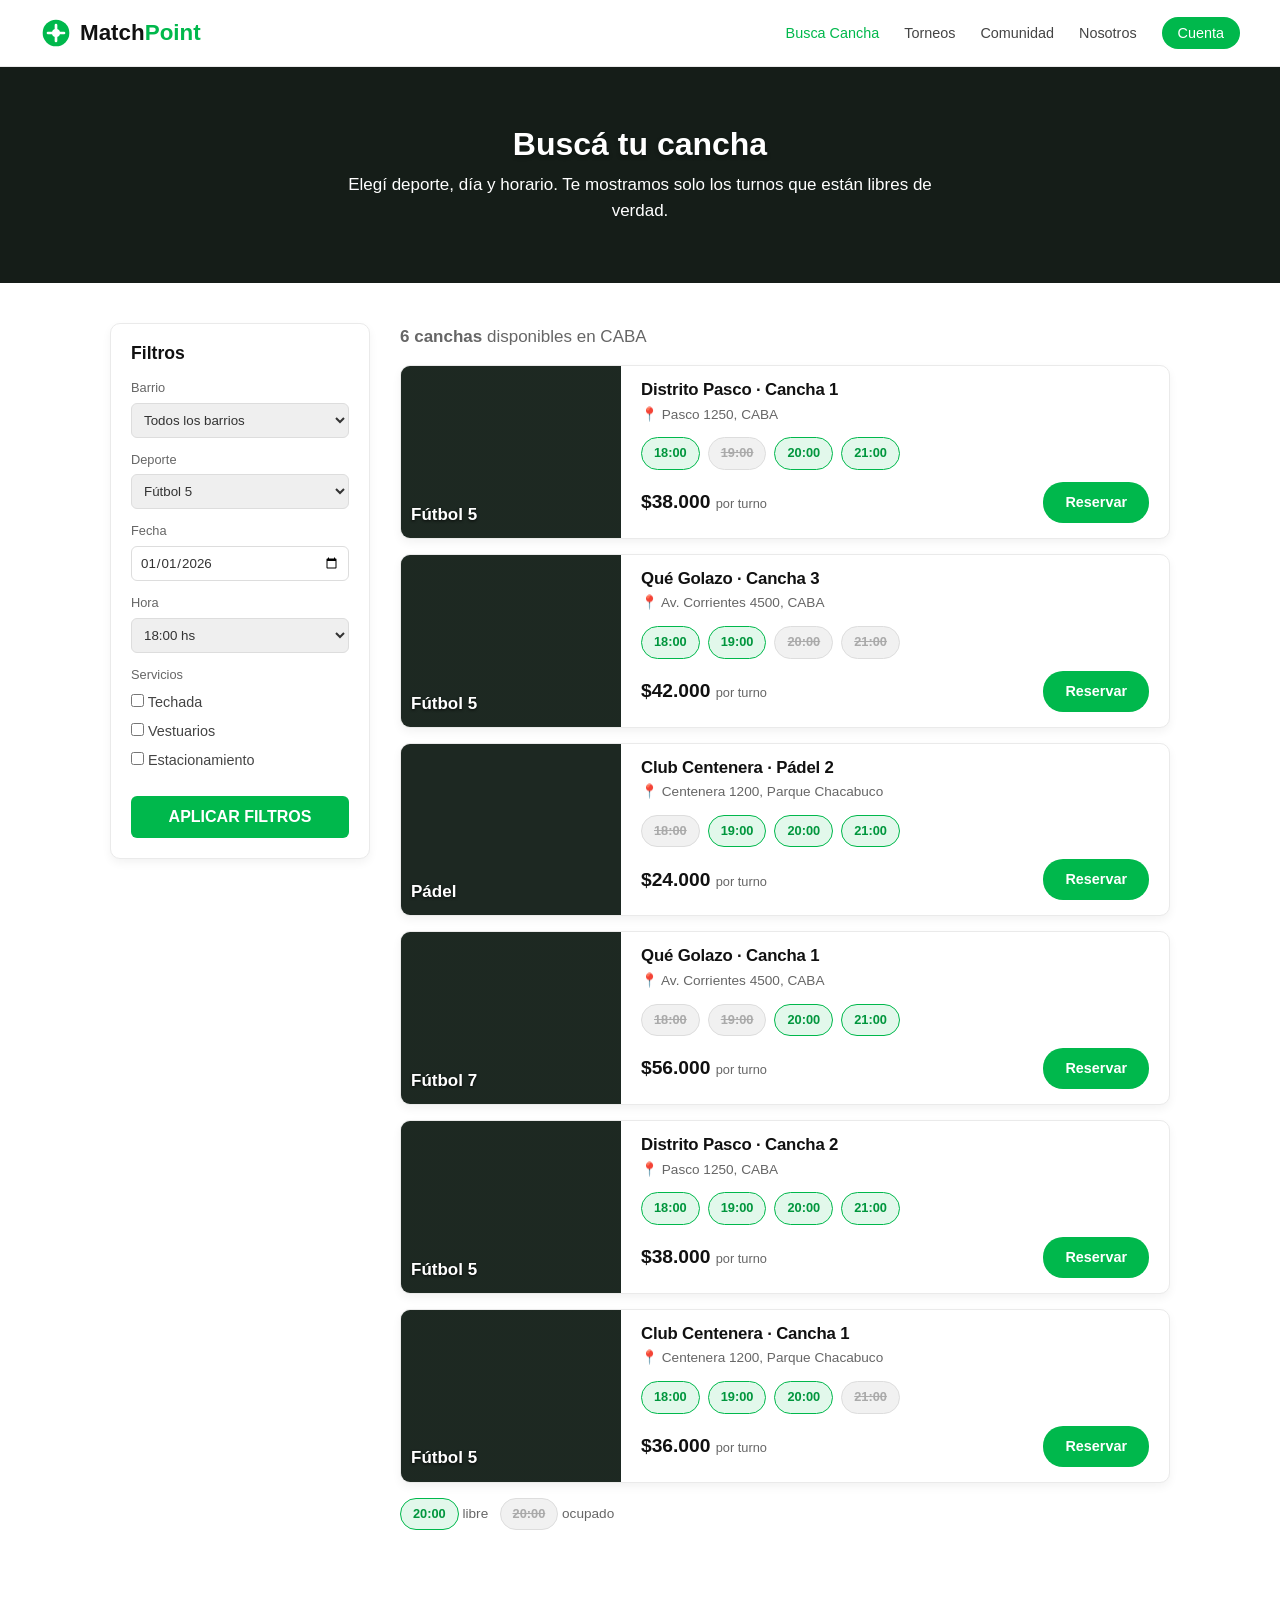
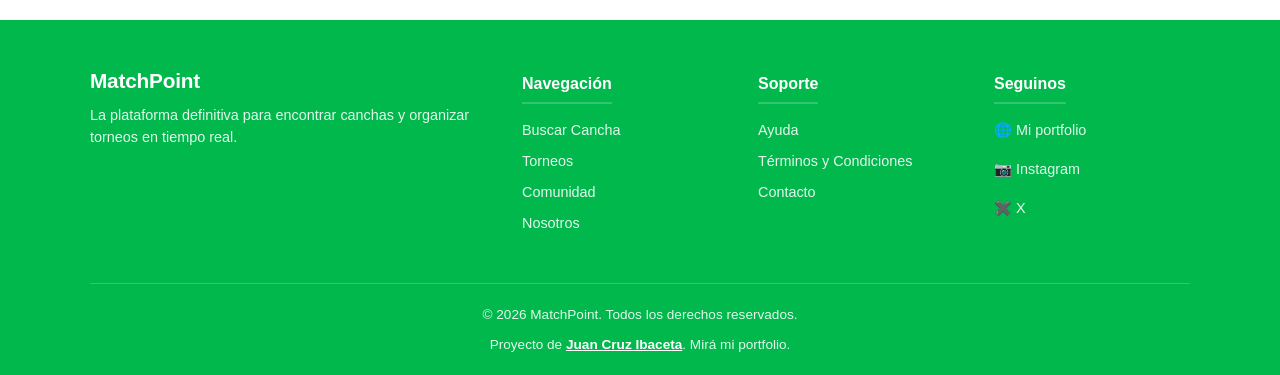
==== commit 07988e2f: "Add files via upload" ====
--- a/buscar-cancha.html
+++ b/buscar-cancha.html
@@ -195,7 +195,7 @@
             <div class="footer-col">
                 <h4>Seguinos</h4>
                 <div class="social-icons">
-                    <a href="https://juancruzibaceta-lang.github.io/portfolio/">🌐 Mi portfolio</a>
+                    <a href="../portfolio.html">🌐 Mi portfolio</a>
                     <a href="#">📷 Instagram</a>
                     <a href="#">✖️ X</a>
                 </div>
@@ -204,7 +204,7 @@
 
         <div class="footer-bottom">
             <p>&copy; 2026 MatchPoint. Todos los derechos reservados.</p>
-            <p class="credito">Proyecto de <a href="https://juancruzibaceta-lang.github.io/portfolio/">Juan Cruz Ibaceta</a>. Mirá mi portfolio.</p>
+            <p class="credito">Proyecto de <a href="../portfolio.html">Juan Cruz Ibaceta</a>. Mirá mi portfolio.</p>
         </div>
     </footer>
 
--- a/style.css
+++ b/style.css
@@ -1,3 +1,991 @@
+* {
+    margin: 0;
+    padding: 0;
+    box-sizing: border-box;
+    font-family: Arial, sans-serif;
+}
+
+body {
+    background-color: #ffffff;
+    color: #333333;
+}
+
+/* HEADER */
+header {
+    display: flex;
+    justify-content: space-between;
+    align-items: center;
+    background: #ffffff;
+    padding: 15px 40px;
+    border-bottom: 1px solid #eaeaea;
+    box-shadow: 0 2px 4px rgba(0,0,0,0.02);
+}
+
+.logo {
+    display: flex;
+    align-items: center;
+    gap: 8px;
+    font-weight: bold;
+    font-size: 1.4rem;
+    color: #111;
+}
+
+header nav ul {
+    display: flex;
+    list-style: none;
+    gap: 25px;
+    align-items: center;
+}
+
+header nav a {
+    text-decoration: none;
+    color: #444;
+    font-size: 0.9rem;
+    font-weight: 500;
+}
+
+header nav a:hover {
+    color: #00b84c;
+}
+
+.btn-cuenta {
+    background: #00b84c;
+    color: #fff !important;
+    padding: 8px 16px;
+    border-radius: 20px;
+}
+
+/* HERO / BUSCADOR */
+.hero {
+    background: linear-gradient(rgba(0,0,0,0.4), rgba(0,0,0,0.4)), url('https://images.unsplash.com/photo-1529900748604-07564a93e7b6?auto=format&fit=crop&w=1200&q=80');
+    background-size: cover;
+    background-position: center;
+    padding: 80px 20px;
+    text-align: center;
+    color: #fff;
+}
+
+.hero h1 {
+    font-size: 2.2rem;
+    margin-bottom: 25px;
+    text-shadow: 0 2px 4px rgba(0,0,0,0.3);
+}
+
+.search-form {
+    display: flex;
+    justify-content: center;
+    gap: 10px;
+    background: #ffffff;
+    padding: 15px;
+    border-radius: 30px;
+    max-width: 900px;
+    margin: 0 auto 20px auto;
+    box-shadow: 0 4px 15px rgba(0,0,0,0.2);
+}
+
+.form-group {
+    display: flex;
+    flex-direction: column;
+    text-align: left;
+    font-size: 0.8rem;
+    color: #666;
+}
+
+.form-group input, .form-group select {
+    padding: 8px;
+    margin-top: 4px;
+    border: 1px solid #ddd;
+    border-radius: 6px;
+    color: #333;
+}
+
+.btn-buscar {
+    background: #00b84c;
+    color: #fff;
+    border: none;
+    padding: 0 25px;
+    border-radius: 20px;
+    cursor: pointer;
+    font-weight: bold;
+    align-self: flex-end;
+    height: 38px;
+    transition: background 0.2s;
+}
+
+.btn-buscar:hover {
+    background: #00963d;
+}
+
+.hero-features {
+    display: flex;
+    justify-content: center;
+    gap: 30px;
+    font-size: 0.9rem;
+    color: #fff;
+    text-shadow: 0 1px 2px rgba(0,0,0,0.3);
+}
+
+/* DESTACADOS */
+.destacados {
+    padding: 50px 20px;
+    max-width: 1100px;
+    margin: 0 auto;
+}
+
+.destacados h2 {
+    margin-bottom: 20px;
+    color: #111;
+    font-size: 1.5rem;
+}
+
+.grid-images {
+    display: grid;
+    grid-template-columns: repeat(3, 1fr);
+    gap: 20px;
+}
+
+.card {
+    background: #fff;
+    border: 1px solid #eaeaea;
+    border-radius: 10px;
+    overflow: hidden;
+    text-align: center;
+    box-shadow: 0 4px 10px rgba(0,0,0,0.05);
+    transition: transform 0.2s;
+}
+
+.card:hover {
+    transform: translateY(-5px);
+}
+
+.img-placeholder {
+    background: #e2f8eb;
+    color: #00b84c;
+    height: 160px;
+    display: flex;
+    align-items: center;
+    justify-content: center;
+    font-weight: bold;
+}
+
+.card h3 {
+    padding: 15px;
+    font-size: 1rem;
+    color: #333;
+}
+
+/* MAPA */
+.map-container {
+    background: #f9f9f9;
+    padding: 50px 20px;
+    border-top: 1px solid #eee;
+    border-bottom: 1px solid #eee;
+}
+
+.map-container h2 {
+    max-width: 1100px;
+    margin: 0 auto 20px auto;
+    font-size: 1.5rem;
+    color: #111;
+}
+
+.map-content {
+    display: flex;
+    gap: 20px;
+    max-width: 1100px;
+    margin: 0 auto;
+}
+
+.map-interactive {
+    flex: 2;
+    background: #e5e5e5;
+    height: 280px;
+    display: flex;
+    align-items: center;
+    justify-content: center;
+    border-radius: 10px;
+    color: #555;
+    font-weight: bold;
+}
+
+.map-details {
+    flex: 1;
+    background: #fff;
+    padding: 25px;
+    border-radius: 10px;
+    box-shadow: 0 4px 10px rgba(0,0,0,0.05);
+    font-size: 0.9rem;
+    line-height: 1.5;
+}
+
+.map-details h3 {
+    margin-bottom: 12px;
+    font-size: 1rem;
+    color: #00b84c;
+}
+
+.map-details p {
+    margin-bottom: 12px;
+    color: #666;
+}
+
+/* CONTACTO */
+.contact-section {
+    max-width: 800px;
+    margin: 50px auto;
+    padding: 0 20px;
+}
+
+.formulario {
+    background: #fff;
+    padding: 35px;
+    border: 1px solid #eaeaea;
+    border-radius: 10px;
+    box-shadow: 0 4px 10px rgba(0,0,0,0.05);
+}
+
+.formulario h2 {
+    font-size: 1.2rem;
+    margin-bottom: 20px;
+    color: #111;
+    text-align: center;
+}
+
+.input-row {
+    display: flex;
+    gap: 15px;
+    margin-bottom: 15px;
+}
+
+.formulario input, .formulario textarea {
+    width: 100%;
+    padding: 12px;
+    border: 1px solid #ddd;
+    border-radius: 6px;
+    font-size: 0.95rem;
+}
+
+.formulario textarea {
+    height: 110px;
+    resize: none;
+    margin-bottom: 15px;
+}
+
+.btn-enviar {
+    background: #00b84c;
+    color: #fff;
+    border: none;
+    padding: 12px 30px;
+    border-radius: 6px;
+    cursor: pointer;
+    font-weight: bold;
+    font-size: 1rem;
+    display: block;
+    width: 100%;
+    transition: background 0.2s;
+}
+
+.btn-enviar:hover {
+    background: #00963d;
+}
+
+/* FOOTER */
+/* FOOTER PROFESIONAL */
+footer {
+    background: #00b84c;
+    color: #fff;
+    padding: 50px 20px 20px 20px;
+    margin-top: 50px;
+}
+
+.footer-container {
+    max-width: 1100px;
+    margin: 0 auto;
+    display: grid;
+    grid-template-columns: 2fr 1fr 1fr 1fr;
+    gap: 40px;
+}
+
+.footer-col h3 {
+    font-size: 1.3rem;
+    margin-bottom: 12px;
+}
+
+.footer-col h4 {
+    font-size: 1rem;
+    margin-bottom: 15px;
+    border-bottom: 2px solid rgba(255,255,255,0.2);
+    padding-bottom: 5px;
+    display: inline-block;
+}
+
+.footer-col p {
+    font-size: 0.9rem;
+    color: #e2f8eb;
+    line-height: 1.5;
+}
+
+.footer-col a {
+    display: block;
+    color: #e2f8eb;
+    text-decoration: none;
+    font-size: 0.9rem;
+    margin-bottom: 8px;
+    transition: color 0.2s;
+}
+
+.footer-col a:hover {
+    color: #ffffff;
+    text-decoration: underline;
+}
+
+.social-icons {
+    display: flex;
+    flex-direction: column;
+    gap: 8px;
+}
+
+.footer-bottom {
+    max-width: 1100px;
+    margin: 40px auto 0 auto;
+    border-top: 1px solid rgba(255,255,255,0.2);
+    padding-top: 20px;
+    text-align: center;
+    font-size: 0.85rem;
+    color: #e2f8eb;
+}
+/* Crédito con link al portfolio */
+.footer-bottom .credito { margin-top: 8px; }
+.footer-bottom .credito a { color: #ffffff; font-weight: bold; }
+.footer-bottom .credito a:hover { text-decoration: none; }
+
+/* =====================================================
+   ESTILOS COMPARTIDOS (antes estaban dentro del index)
+   ===================================================== */
+.logo { text-decoration: none; }
+
+.card-img-1 { background-image: linear-gradient(rgba(0,0,0,0.3), rgba(0,0,0,0.3)), url('https://atcsports.io/uploads/clubs/bg/distrito-pasco-futbol-caba.jpeg?705216'); }
+.card-img-2 { background-image: linear-gradient(rgba(0,0,0,0.3), rgba(0,0,0,0.3)), url('https://atcsports.io/uploads/clubs/bg/que-golazo-caba.jpeg?364139'); }
+.card-img-3 { background-image: linear-gradient(rgba(0,0,0,0.3), rgba(0,0,0,0.3)), url('https://atcsports.io/uploads/clubs/bg/club-centenera-parque-chacabuco.jpeg?186828'); }
+
+.img-card-bg {
+    background-color: #2a3a30;
+    background-size: cover;
+    background-position: center;
+    height: 160px;
+    display: flex;
+    align-items: flex-end;
+    padding: 10px;
+    color: white;
+    font-weight: bold;
+    text-shadow: 0 1px 3px rgba(0,0,0,0.8);
+}
+
+.map-interactive iframe {
+    width: 100%;
+    height: 100%;
+    border-radius: 10px;
+}
+
+/* Link activo del menú */
+header nav a.activo { color: #00b84c; }
+header nav a.btn-cuenta.activo { background: #00963d; }
+
+/* Menú hamburguesa: oculto en computadora */
+.menu-toggle, .menu-icon { display: none; }
+
+/* =====================================================
+   PÁGINAS INTERNAS
+   ===================================================== */
+.page-banner {
+    background: linear-gradient(rgba(0,0,0,0.5), rgba(0,0,0,0.5)), url('https://images.unsplash.com/photo-1529900748604-07564a93e7b6?auto=format&fit=crop&w=1200&q=80');
+    background-color: #2a3a30;
+    background-size: cover;
+    background-position: center;
+    color: #fff;
+    text-align: center;
+    padding: 60px 20px;
+}
+
+.page-banner h1 {
+    font-size: 2rem;
+    margin-bottom: 10px;
+    text-shadow: 0 2px 4px rgba(0,0,0,0.3);
+}
+
+.page-banner p {
+    max-width: 600px;
+    margin: 0 auto;
+    line-height: 1.5;
+}
+
+.seccion {
+    max-width: 1100px;
+    margin: 0 auto;
+    padding: 50px 20px;
+}
+
+.seccion h2 {
+    font-size: 1.5rem;
+    color: #111;
+    margin-bottom: 20px;
+}
+
+/* sección con fondo gris que ocupa todo el ancho */
+.seccion-gris {
+    max-width: none;
+    background: #f9f9f9;
+    border-top: 1px solid #eee;
+    border-bottom: 1px solid #eee;
+    padding-left: calc((100% - 1060px) / 2);
+    padding-right: calc((100% - 1060px) / 2);
+}
+
+/* ---------- BUSCAR CANCHA ---------- */
+.buscar-layout {
+    max-width: 1100px;
+    margin: 0 auto;
+    padding: 40px 20px;
+    display: grid;
+    grid-template-columns: 260px 1fr;
+    gap: 30px;
+    align-items: start;
+}
+
+.filtros {
+    background: #fff;
+    border: 1px solid #eaeaea;
+    border-radius: 10px;
+    padding: 20px;
+    box-shadow: 0 4px 10px rgba(0,0,0,0.05);
+}
+
+.filtros h2 { font-size: 1.1rem; margin-bottom: 15px; color: #111; }
+.filtros .form-group { margin-bottom: 12px; }
+
+.checks {
+    border: none;
+    margin: 10px 0 18px 0;
+    font-size: 0.9rem;
+    color: #444;
+}
+
+.checks legend { font-size: 0.8rem; color: #666; margin-bottom: 6px; }
+.checks label { display: block; margin-bottom: 6px; }
+
+.resultados-cant { margin-bottom: 15px; color: #666; }
+
+.resultado {
+    display: grid;
+    grid-template-columns: 220px 1fr;
+    background: #fff;
+    border: 1px solid #eaeaea;
+    border-radius: 10px;
+    overflow: hidden;
+    margin-bottom: 15px;
+    box-shadow: 0 4px 10px rgba(0,0,0,0.05);
+}
+
+.resultado .img-card-bg { height: 100%; min-height: 150px; }
+
+.resultado-info { padding: 15px 20px; }
+.resultado-info h3 { font-size: 1.05rem; color: #111; margin-bottom: 4px; }
+.resultado-dir { font-size: 0.85rem; color: #666; margin-bottom: 12px; }
+
+.horarios { display: flex; flex-wrap: wrap; gap: 8px; margin-bottom: 12px; }
+
+.horario {
+    display: inline-block;
+    padding: 5px 12px;
+    border-radius: 20px;
+    font-size: 0.8rem;
+    font-weight: bold;
+    background: #e2f8eb;
+    color: #00963d;
+    border: 1px solid #00b84c;
+}
+
+.horario.ocupado {
+    background: #f1f1f1;
+    color: #aaa;
+    border-color: #ddd;
+    text-decoration: line-through;
+}
+
+.resultado-pie {
+    display: flex;
+    justify-content: space-between;
+    align-items: center;
+    gap: 10px;
+}
+
+.precio { font-size: 1.2rem; font-weight: bold; color: #111; }
+.precio span { font-size: 0.8rem; font-weight: normal; color: #666; }
+
+.btn-reservar {
+    background: #00b84c;
+    color: #fff;
+    text-decoration: none;
+    padding: 9px 22px;
+    border-radius: 20px;
+    font-weight: bold;
+    font-size: 0.9rem;
+    transition: background 0.2s;
+}
+
+.btn-reservar:hover { background: #00963d; }
+
+.leyenda { font-size: 0.85rem; color: #666; margin-top: 5px; }
+
+/* ---------- TORNEOS ---------- */
+.grid-torneos {
+    display: grid;
+    grid-template-columns: repeat(3, 1fr);
+    gap: 20px;
+}
+
+.torneo-card {
+    background: #fff;
+    border: 1px solid #eaeaea;
+    border-radius: 10px;
+    overflow: hidden;
+    box-shadow: 0 4px 10px rgba(0,0,0,0.05);
+    display: flex;
+    flex-direction: column;
+}
+
+.torneo-card .img-card-bg { align-items: flex-start; justify-content: flex-end; }
+
+.etiqueta {
+    background: #00b84c;
+    font-size: 0.75rem;
+    padding: 4px 10px;
+    border-radius: 20px;
+    text-shadow: none;
+}
+
+.torneo-info { padding: 18px; display: flex; flex-direction: column; flex: 1; }
+.torneo-deporte { color: #00b84c; font-weight: bold; font-size: 0.85rem; margin-bottom: 4px; }
+.torneo-info h3 { font-size: 1.15rem; color: #111; margin-bottom: 12px; }
+
+.torneo-datos {
+    list-style: none;
+    font-size: 0.9rem;
+    color: #555;
+    line-height: 1.8;
+    margin-bottom: 15px;
+}
+
+.cupos { margin-bottom: 15px; margin-top: auto; }
+.cupos p { font-size: 0.8rem; color: #666; margin-top: 6px; }
+
+.cupos-barra {
+    background: #eee;
+    height: 8px;
+    border-radius: 4px;
+    overflow: hidden;
+}
+
+.cupos-barra div { background: #00b84c; height: 100%; }
+
+.torneo-info .btn-enviar { text-align: center; text-decoration: none; font-size: 0.9rem; }
+
+.pasos {
+    list-style: none;
+    counter-reset: paso;
+    display: grid;
+    grid-template-columns: repeat(4, 1fr);
+    gap: 20px;
+}
+
+.pasos li {
+    counter-increment: paso;
+    background: #fff;
+    border-radius: 10px;
+    padding: 20px;
+    box-shadow: 0 4px 10px rgba(0,0,0,0.05);
+}
+
+.pasos li::before {
+    content: counter(paso);
+    display: flex;
+    align-items: center;
+    justify-content: center;
+    width: 34px;
+    height: 34px;
+    border-radius: 50%;
+    background: #00b84c;
+    color: #fff;
+    font-weight: bold;
+    margin-bottom: 12px;
+}
+
+.pasos strong { display: block; color: #111; margin-bottom: 6px; }
+.pasos span { font-size: 0.9rem; color: #666; line-height: 1.4; }
+
+.tabla-scroll { overflow-x: auto; }
+
+.tabla {
+    width: 100%;
+    border-collapse: collapse;
+    font-size: 0.9rem;
+    min-width: 520px;
+}
+
+.tabla th {
+    background: #00b84c;
+    color: #fff;
+    padding: 10px;
+    text-align: center;
+}
+
+.tabla th:nth-child(2), .tabla td:nth-child(2) { text-align: left; }
+
+.tabla td {
+    padding: 10px;
+    text-align: center;
+    border-bottom: 1px solid #eee;
+}
+
+.tabla tbody tr:nth-child(even) { background: #f9f9f9; }
+.tabla td:last-child { font-weight: bold; color: #111; }
+
+/* ---------- COMUNIDAD ---------- */
+.comunidad-layout {
+    max-width: 1100px;
+    margin: 0 auto;
+    padding: 40px 20px;
+    display: grid;
+    grid-template-columns: 1fr 300px;
+    gap: 30px;
+    align-items: start;
+}
+
+.publicar { padding: 25px; margin-bottom: 30px; }
+.publicar select {
+    width: 100%;
+    padding: 12px;
+    border: 1px solid #ddd;
+    border-radius: 6px;
+    font-size: 0.95rem;
+    color: #333;
+    background: #fff;
+}
+
+.muro-titulo { font-size: 1.3rem; color: #111; margin-bottom: 15px; }
+
+.post {
+    display: flex;
+    gap: 15px;
+    background: #fff;
+    border: 1px solid #eaeaea;
+    border-radius: 10px;
+    padding: 18px;
+    margin-bottom: 15px;
+}
+
+.avatar {
+    flex-shrink: 0;
+    width: 46px;
+    height: 46px;
+    border-radius: 50%;
+    background: #e2f8eb;
+    color: #00963d;
+    font-weight: bold;
+    display: flex;
+    align-items: center;
+    justify-content: center;
+}
+
+.post-cuerpo { flex: 1; }
+.post-autor { font-size: 0.85rem; color: #888; margin-bottom: 6px; }
+.post-autor strong { color: #111; }
+.post-cuerpo > p { line-height: 1.5; color: #444; }
+
+.tags { display: flex; flex-wrap: wrap; gap: 6px; margin: 10px 0; }
+
+.tag {
+    background: #f1f1f1;
+    color: #555;
+    font-size: 0.75rem;
+    padding: 4px 10px;
+    border-radius: 20px;
+}
+
+.btn-sumarme {
+    display: inline-block;
+    color: #00b84c;
+    border: 1px solid #00b84c;
+    padding: 6px 16px;
+    border-radius: 20px;
+    font-size: 0.85rem;
+    font-weight: bold;
+    text-decoration: none;
+}
+
+.btn-sumarme:hover { background: #00b84c; color: #fff; }
+
+.caja {
+    background: #fff;
+    border: 1px solid #eaeaea;
+    border-radius: 10px;
+    padding: 20px;
+    margin-bottom: 20px;
+    box-shadow: 0 4px 10px rgba(0,0,0,0.05);
+}
+
+.caja h3 { font-size: 1rem; color: #00b84c; margin-bottom: 12px; }
+
+.ranking { padding-left: 20px; font-size: 0.9rem; color: #444; }
+.ranking li { margin-bottom: 8px; }
+.ranking span { display: inline-block; min-width: 90px; }
+.ranking strong { color: #111; font-size: 0.85rem; }
+
+.normas { padding-left: 18px; font-size: 0.9rem; color: #555; line-height: 1.8; }
+
+/* ---------- NOSOTROS ---------- */
+.nosotros-intro {
+    display: grid;
+    grid-template-columns: 1fr 1fr;
+    gap: 40px;
+}
+
+.nosotros-intro h2 { color: #00b84c; font-size: 1.3rem; margin-bottom: 10px; }
+.nosotros-intro p { line-height: 1.6; color: #555; }
+
+.propuesta {
+    max-width: 1060px;
+    margin: 0 auto;
+    background: #111;
+    color: #fff;
+    border-left: 6px solid #00b84c;
+    border-radius: 10px;
+    padding: 22px 30px;
+    font-size: 1.05rem;
+    line-height: 1.5;
+}
+
+.valores {
+    display: grid;
+    grid-template-columns: repeat(4, 1fr);
+    gap: 20px;
+}
+
+.valor {
+    border: 1px solid #eaeaea;
+    border-radius: 10px;
+    padding: 22px;
+    text-align: center;
+}
+
+.valor span { font-size: 1.8rem; }
+.valor h3 { margin: 10px 0 6px 0; color: #111; font-size: 1rem; }
+.valor p { font-size: 0.9rem; color: #666; line-height: 1.4; }
+
+.faq {
+    border: 1px solid #eaeaea;
+    border-radius: 10px;
+    padding: 15px 20px;
+    margin-bottom: 10px;
+}
+
+.faq summary { font-weight: bold; cursor: pointer; color: #111; }
+.faq p { margin-top: 10px; color: #555; line-height: 1.5; }
+
+/* ---------- CUENTA ---------- */
+.cuenta-layout {
+    max-width: 1000px;
+    margin: 50px auto 0 auto;
+    padding: 0 20px;
+    display: grid;
+    grid-template-columns: 1fr 1fr;
+    gap: 30px;
+    align-items: start;
+}
+
+.cuenta-form label {
+    display: block;
+    font-size: 0.85rem;
+    color: #666;
+    margin-bottom: 5px;
+}
+
+.cuenta-form input[type="text"],
+.cuenta-form input[type="email"],
+.cuenta-form input[type="password"] { margin-bottom: 15px; }
+
+.cuenta-form .input-row { margin-bottom: 0; }
+.cuenta-form .input-row > div { flex: 1; }
+
+.link-chico {
+    display: block;
+    font-size: 0.85rem;
+    color: #00b84c;
+    margin-bottom: 20px;
+}
+
+.tipo-cuenta { border: none; margin-bottom: 20px; }
+.tipo-cuenta legend { font-size: 0.85rem; color: #666; margin-bottom: 8px; }
+
+.tipo-cuenta label {
+    display: inline-block;
+    border: 1px solid #ddd;
+    border-radius: 20px;
+    padding: 8px 14px;
+    margin: 0 8px 8px 0;
+    color: #333;
+    font-size: 0.9rem;
+    cursor: pointer;
+}
+
+.tipo-cuenta input { width: auto; margin-right: 4px; }
+
+.beneficios .valores { grid-template-columns: repeat(3, 1fr); }
+
+/* Foco visible para navegar con teclado (accesibilidad) */
+a:focus-visible, button:focus-visible, input:focus-visible,
+select:focus-visible, textarea:focus-visible, summary:focus-visible {
+    outline: 3px solid #00b84c;
+    outline-offset: 2px;
+}
+
+/* =====================================================
+   RESPONSIVE / RESOLUCIONES DE PANTALLA
+   Se diseña para computadora y se adapta hacia abajo:
+   - 1440px o más ...... pantallas grandes
+   - hasta 1200px ...... notebook / laptop
+   - hasta 1024px ...... tablet horizontal
+   - hasta 768px ....... tablet vertical
+   - hasta 480px ....... celular
+   - hasta 360px ....... celular chico
+   ===================================================== */
+
+/* PANTALLAS GRANDES (1440px o más) */
+@media (min-width: 1440px) {
+    .hero { padding: 110px 20px; }
+    .hero h1 { font-size: 2.8rem; }
+    .destacados, .map-container h2, .map-content,
+    .footer-container, .footer-bottom, .seccion,
+    .buscar-layout, .comunidad-layout { max-width: 1280px; }
+    .seccion-gris { max-width: none; padding-left: calc((100% - 1240px) / 2); padding-right: calc((100% - 1240px) / 2); }
+    .img-card-bg { height: 200px; }
+    .map-interactive { height: 340px; }
+}
+
+/* NOTEBOOK (hasta 1200px) */
+@media (max-width: 1200px) {
+    header { padding: 15px 25px; }
+    .seccion-gris { padding-left: 20px; padding-right: 20px; }
+    .search-form { max-width: 95%; }
+}
+
+/* TABLET HORIZONTAL (hasta 1024px) */
+@media (max-width: 1024px) {
+    header nav ul { gap: 16px; }
+    .hero { padding: 60px 20px; }
+    .hero h1 { font-size: 1.9rem; }
+
+    .search-form { flex-wrap: wrap; border-radius: 20px; }
+    .form-group { flex: 1 1 40%; }
+    .btn-buscar { flex: 1 1 100%; }
+
+    .footer-container { grid-template-columns: 1fr 1fr; gap: 30px; }
+
+    .buscar-layout { grid-template-columns: 220px 1fr; gap: 20px; }
+    .resultado { grid-template-columns: 170px 1fr; }
+    .comunidad-layout { grid-template-columns: 1fr 260px; }
+    .pasos { grid-template-columns: repeat(2, 1fr); }
+    .valores { grid-template-columns: repeat(2, 1fr); }
+}
+
+/* TABLET VERTICAL (hasta 768px) */
+@media (max-width: 768px) {
+    /* Menú hamburguesa */
+    header { flex-wrap: wrap; padding: 12px 20px; }
+    .menu-icon {
+        display: block;
+        font-size: 1.8rem;
+        cursor: pointer;
+        color: #111;
+        line-height: 1;
+    }
+    header nav { display: none; width: 100%; }
+    .menu-toggle:checked ~ nav { display: block; }
+    header nav ul {
+        flex-direction: column;
+        align-items: stretch;
+        gap: 0;
+        padding-top: 10px;
+    }
+    header nav li a {
+        display: block;
+        padding: 12px 5px;
+        border-bottom: 1px solid #eee;
+        font-size: 1rem;
+    }
+    header nav li a.btn-cuenta {
+        text-align: center;
+        margin-top: 12px;
+        border-bottom: none;
+    }
+
+    .hero h1 { font-size: 1.6rem; }
+    .page-banner { padding: 45px 20px; }
+    .page-banner h1 { font-size: 1.6rem; }
+
+    .grid-images { grid-template-columns: repeat(2, 1fr); }
+    .grid-torneos { grid-template-columns: repeat(2, 1fr); }
+
+    .map-content { flex-direction: column; }
+    .map-interactive { flex: none; height: 300px; }
+
+    .buscar-layout, .comunidad-layout,
+    .cuenta-layout, .nosotros-intro { grid-template-columns: 1fr; }
+    .beneficios .valores { grid-template-columns: 1fr 1fr 1fr; }
+
+    .seccion { padding: 40px 20px; }
+}
+
+/* CELULAR (hasta 480px) */
+@media (max-width: 480px) {
+    .logo { font-size: 1.2rem; }
+
+    .hero { padding: 40px 15px; }
+    .hero h1 { font-size: 1.4rem; }
+    .search-form { flex-direction: column; padding: 15px; }
+    .form-group, .btn-buscar { flex: none; width: 100%; }
+    .btn-buscar { align-self: stretch; }
+    .hero-features { flex-direction: column; gap: 8px; }
+
+    .grid-images, .grid-torneos, .valores,
+    .beneficios .valores, .pasos { grid-template-columns: 1fr; }
+
+    .destacados h2, .map-container h2, .seccion h2 { font-size: 1.25rem; }
+    .map-interactive { height: 240px; }
+
+    .input-row { flex-direction: column; gap: 15px; }
+    .formulario { padding: 22px; }
+
+    .resultado { grid-template-columns: 1fr; }
+    .resultado .img-card-bg { min-height: 130px; }
+    .resultado-pie { flex-direction: column; align-items: stretch; text-align: center; }
+
+    .propuesta { margin: 0 15px; padding: 18px 20px; font-size: 0.95rem; }
+
+    .footer-container { grid-template-columns: 1fr; text-align: center; gap: 25px; }
+    .social-icons { align-items: center; }
+}
+
+/* CELULAR CHICO (hasta 360px) */
+@media (max-width: 360px) {
+    header { padding: 10px 12px; }
+    .logo svg { width: 26px; height: 26px; }
+    .hero h1, .page-banner h1 { font-size: 1.25rem; }
+    .formulario, .filtros, .caja { padding: 16px; }
+    .post { flex-direction: column; }
+    .horario { padding: 4px 9px; }
+}
+
 /* =====================================================
    PORTFOLIO · JUAN CRUZ IBACETA
    Color de marca: bordó del logo "J.C"
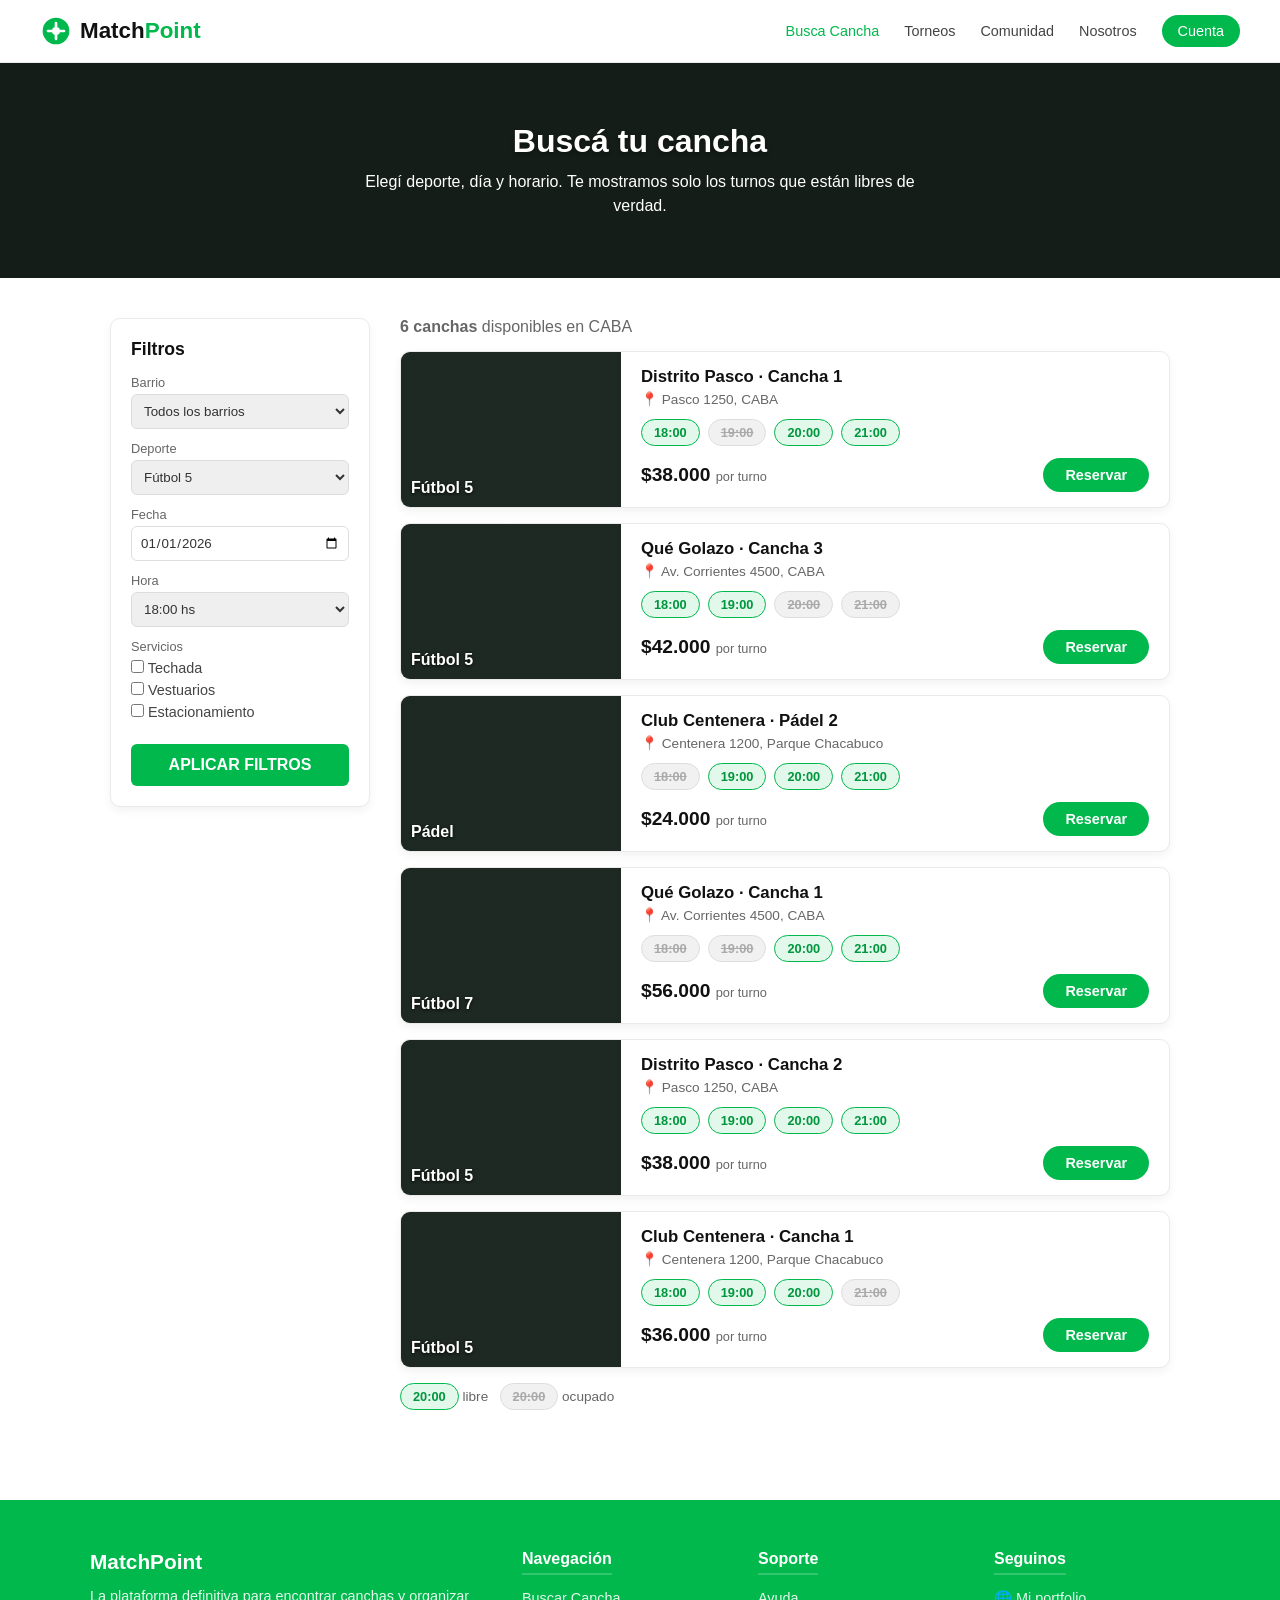
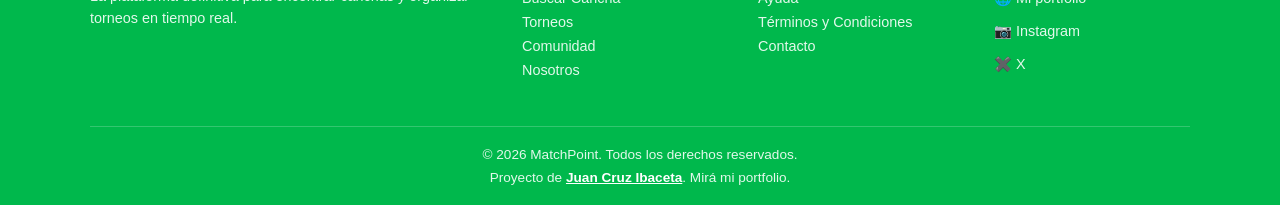
==== commit 0176ccc5: "Add files via upload" ====
--- a/buscar-cancha.html
+++ b/buscar-cancha.html
@@ -8,7 +8,6 @@
 </head>
 <body>
 
-    <!-- HEADER / LOGO / NAV -->
     <header>
         <a href="index.html" class="logo">
             <svg width="32" height="32" viewBox="0 0 24 24" fill="none" xmlns="http://www.w3.org/2000/svg">
@@ -19,7 +18,6 @@
             <span>Match<span style="color: #00b84c;">Point</span></span>
         </a>
 
-        <!-- Menú hamburguesa (solo se ve en tablet y celular, funciona solo con CSS) -->
         <input type="checkbox" id="menu-toggle" class="menu-toggle">
         <label for="menu-toggle" class="menu-icon" aria-label="Abrir menú">&#9776;</label>
 
@@ -35,13 +33,11 @@
     </header>
 
     <main>
-        <!-- BANNER DE LA PÁGINA -->
         <section class="page-banner">
             <h1>Buscá tu cancha</h1>
             <p>Elegí deporte, día y horario. Te mostramos solo los turnos que están libres de verdad.</p>
         </section>
 
-        <!-- BUSCADOR + RESULTADOS -->
         <section class="buscar-layout">
             <aside class="filtros">
                 <h2>Filtros</h2>
@@ -165,16 +161,12 @@
         </section>
     </main>
 
-    <!-- FOOTER -->
     <footer>
         <div class="footer-container">
-            <!-- Columna 1: Info -->
             <div class="footer-col">
                 <h3>MatchPoint</h3>
                 <p>La plataforma definitiva para encontrar canchas y organizar torneos en tiempo real.</p>
             </div>
-
-            <!-- Columna 2: Navegación -->
             <div class="footer-col">
                 <h4>Navegación</h4>
                 <a href="buscar-cancha.html">Buscar Cancha</a>
@@ -182,29 +174,24 @@
                 <a href="comunidad.html">Comunidad</a>
                 <a href="nosotros.html">Nosotros</a>
             </div>
-
-            <!-- Columna 3: Soporte y Legal -->
             <div class="footer-col">
                 <h4>Soporte</h4>
                 <a href="nosotros.html#preguntas">Ayuda</a>
                 <a href="#">Términos y Condiciones</a>
                 <a href="index.html#contacto">Contacto</a>
             </div>
-
-            <!-- Columna 4: Redes Sociales -->
             <div class="footer-col">
                 <h4>Seguinos</h4>
                 <div class="social-icons">
-                    <a href="../portfolio.html">🌐 Mi portfolio</a>
+                    <a href="portfolio.html">🌐 Mi portfolio</a>
                     <a href="#">📷 Instagram</a>
                     <a href="#">✖️ X</a>
                 </div>
             </div>
         </div>
-
         <div class="footer-bottom">
             <p>&copy; 2026 MatchPoint. Todos los derechos reservados.</p>
-            <p class="credito">Proyecto de <a href="../portfolio.html">Juan Cruz Ibaceta</a>. Mirá mi portfolio.</p>
+            <p class="credito">Proyecto de <a href="portfolio.html">Juan Cruz Ibaceta</a>. Mirá mi portfolio.</p>
         </div>
     </footer>
 
--- a/style.css
+++ b/style.css
@@ -28,6 +28,7 @@
     font-weight: bold;
     font-size: 1.4rem;
     color: #111;
+    text-decoration: none;
 }
 
 header nav ul {
@@ -289,7 +290,6 @@
     background: #00963d;
 }
 
-/* FOOTER */
 /* FOOTER PROFESIONAL */
 footer {
     background: #00b84c;
@@ -354,16 +354,11 @@
     font-size: 0.85rem;
     color: #e2f8eb;
 }
-/* Crédito con link al portfolio */
 .footer-bottom .credito { margin-top: 8px; }
 .footer-bottom .credito a { color: #ffffff; font-weight: bold; }
 .footer-bottom .credito a:hover { text-decoration: none; }
 
-/* =====================================================
-   ESTILOS COMPARTIDOS (antes estaban dentro del index)
-   ===================================================== */
-.logo { text-decoration: none; }
-
+/* ESTILOS COMPARTIDOS */
 .card-img-1 { background-image: linear-gradient(rgba(0,0,0,0.3), rgba(0,0,0,0.3)), url('https://atcsports.io/uploads/clubs/bg/distrito-pasco-futbol-caba.jpeg?705216'); }
 .card-img-2 { background-image: linear-gradient(rgba(0,0,0,0.3), rgba(0,0,0,0.3)), url('https://atcsports.io/uploads/clubs/bg/que-golazo-caba.jpeg?364139'); }
 .card-img-3 { background-image: linear-gradient(rgba(0,0,0,0.3), rgba(0,0,0,0.3)), url('https://atcsports.io/uploads/clubs/bg/club-centenera-parque-chacabuco.jpeg?186828'); }
@@ -387,16 +382,12 @@
     border-radius: 10px;
 }
 
-/* Link activo del menú */
 header nav a.activo { color: #00b84c; }
 header nav a.btn-cuenta.activo { background: #00963d; }
 
-/* Menú hamburguesa: oculto en computadora */
 .menu-toggle, .menu-icon { display: none; }
 
-/* =====================================================
-   PÁGINAS INTERNAS
-   ===================================================== */
+/* PÁGINAS INTERNAS */
 .page-banner {
     background: linear-gradient(rgba(0,0,0,0.5), rgba(0,0,0,0.5)), url('https://images.unsplash.com/photo-1529900748604-07564a93e7b6?auto=format&fit=crop&w=1200&q=80');
     background-color: #2a3a30;
@@ -431,7 +422,6 @@
     margin-bottom: 20px;
 }
 
-/* sección con fondo gris que ocupa todo el ancho */
 .seccion-gris {
     max-width: none;
     background: #f9f9f9;
@@ -441,7 +431,7 @@
     padding-right: calc((100% - 1060px) / 2);
 }
 
-/* ---------- BUSCAR CANCHA ---------- */
+/* BUSCAR CANCHA */
 .buscar-layout {
     max-width: 1100px;
     margin: 0 auto;
@@ -537,7 +527,7 @@
 
 .leyenda { font-size: 0.85rem; color: #666; margin-top: 5px; }
 
-/* ---------- TORNEOS ---------- */
+/* TORNEOS */
 .grid-torneos {
     display: grid;
     grid-template-columns: repeat(3, 1fr);
@@ -650,7 +640,7 @@
 .tabla tbody tr:nth-child(even) { background: #f9f9f9; }
 .tabla td:last-child { font-weight: bold; color: #111; }
 
-/* ---------- COMUNIDAD ---------- */
+/* COMUNIDAD */
 .comunidad-layout {
     max-width: 1100px;
     margin: 0 auto;
@@ -743,7 +733,7 @@
 
 .normas { padding-left: 18px; font-size: 0.9rem; color: #555; line-height: 1.8; }
 
-/* ---------- NOSOTROS ---------- */
+/* NOSOTROS */
 .nosotros-intro {
     display: grid;
     grid-template-columns: 1fr 1fr;
@@ -792,7 +782,7 @@
 .faq summary { font-weight: bold; cursor: pointer; color: #111; }
 .faq p { margin-top: 10px; color: #555; line-height: 1.5; }
 
-/* ---------- CUENTA ---------- */
+/* CUENTA */
 .cuenta-layout {
     max-width: 1000px;
     margin: 50px auto 0 auto;
@@ -842,25 +832,13 @@
 
 .beneficios .valores { grid-template-columns: repeat(3, 1fr); }
 
-/* Foco visible para navegar con teclado (accesibilidad) */
 a:focus-visible, button:focus-visible, input:focus-visible,
 select:focus-visible, textarea:focus-visible, summary:focus-visible {
     outline: 3px solid #00b84c;
     outline-offset: 2px;
 }
 
-/* =====================================================
-   RESPONSIVE / RESOLUCIONES DE PANTALLA
-   Se diseña para computadora y se adapta hacia abajo:
-   - 1440px o más ...... pantallas grandes
-   - hasta 1200px ...... notebook / laptop
-   - hasta 1024px ...... tablet horizontal
-   - hasta 768px ....... tablet vertical
-   - hasta 480px ....... celular
-   - hasta 360px ....... celular chico
-   ===================================================== */
-
-/* PANTALLAS GRANDES (1440px o más) */
+/* RESPONSIVE */
 @media (min-width: 1440px) {
     .hero { padding: 110px 20px; }
     .hero h1 { font-size: 2.8rem; }
@@ -872,25 +850,20 @@
     .map-interactive { height: 340px; }
 }
 
-/* NOTEBOOK (hasta 1200px) */
 @media (max-width: 1200px) {
     header { padding: 15px 25px; }
     .seccion-gris { padding-left: 20px; padding-right: 20px; }
     .search-form { max-width: 95%; }
 }
 
-/* TABLET HORIZONTAL (hasta 1024px) */
 @media (max-width: 1024px) {
     header nav ul { gap: 16px; }
     .hero { padding: 60px 20px; }
     .hero h1 { font-size: 1.9rem; }
-
     .search-form { flex-wrap: wrap; border-radius: 20px; }
     .form-group { flex: 1 1 40%; }
     .btn-buscar { flex: 1 1 100%; }
-
     .footer-container { grid-template-columns: 1fr 1fr; gap: 30px; }
-
     .buscar-layout { grid-template-columns: 220px 1fr; gap: 20px; }
     .resultado { grid-template-columns: 170px 1fr; }
     .comunidad-layout { grid-template-columns: 1fr 260px; }
@@ -898,9 +871,7 @@
     .valores { grid-template-columns: repeat(2, 1fr); }
 }
 
-/* TABLET VERTICAL (hasta 768px) */
 @media (max-width: 768px) {
-    /* Menú hamburguesa */
     header { flex-wrap: wrap; padding: 12px 20px; }
     .menu-icon {
         display: block;
@@ -928,55 +899,41 @@
         margin-top: 12px;
         border-bottom: none;
     }
-
     .hero h1 { font-size: 1.6rem; }
     .page-banner { padding: 45px 20px; }
     .page-banner h1 { font-size: 1.6rem; }
-
     .grid-images { grid-template-columns: repeat(2, 1fr); }
     .grid-torneos { grid-template-columns: repeat(2, 1fr); }
-
     .map-content { flex-direction: column; }
     .map-interactive { flex: none; height: 300px; }
-
     .buscar-layout, .comunidad-layout,
     .cuenta-layout, .nosotros-intro { grid-template-columns: 1fr; }
     .beneficios .valores { grid-template-columns: 1fr 1fr 1fr; }
-
     .seccion { padding: 40px 20px; }
 }
 
-/* CELULAR (hasta 480px) */
 @media (max-width: 480px) {
     .logo { font-size: 1.2rem; }
-
     .hero { padding: 40px 15px; }
     .hero h1 { font-size: 1.4rem; }
     .search-form { flex-direction: column; padding: 15px; }
     .form-group, .btn-buscar { flex: none; width: 100%; }
     .btn-buscar { align-self: stretch; }
     .hero-features { flex-direction: column; gap: 8px; }
-
     .grid-images, .grid-torneos, .valores,
     .beneficios .valores, .pasos { grid-template-columns: 1fr; }
-
     .destacados h2, .map-container h2, .seccion h2 { font-size: 1.25rem; }
     .map-interactive { height: 240px; }
-
     .input-row { flex-direction: column; gap: 15px; }
     .formulario { padding: 22px; }
-
     .resultado { grid-template-columns: 1fr; }
     .resultado .img-card-bg { min-height: 130px; }
     .resultado-pie { flex-direction: column; align-items: stretch; text-align: center; }
-
     .propuesta { margin: 0 15px; padding: 18px 20px; font-size: 0.95rem; }
-
     .footer-container { grid-template-columns: 1fr; text-align: center; gap: 25px; }
     .social-icons { align-items: center; }
 }
 
-/* CELULAR CHICO (hasta 360px) */
 @media (max-width: 360px) {
     header { padding: 10px 12px; }
     .logo svg { width: 26px; height: 26px; }
@@ -985,667 +942,3 @@
     .post { flex-direction: column; }
     .horario { padding: 4px 9px; }
 }
-
-/* =====================================================
-   PORTFOLIO · JUAN CRUZ IBACETA
-   Color de marca: bordó del logo "J.C"
-   Cada proyecto usa los colores de su propia marca.
-   ===================================================== */
-
-:root {
-    --papel: #ffffff;
-    --tinta: #231b1d;
-    --gris: #6b6264;
-    --linea: #e9e4e5;
-    --bordo: #6b1f30;
-    --bordo-claro: #f5eeef;
-
-    --verde: #00b84c;
-    --verde-oscuro: #00813a;
-    --choco: #1b1613;
-    --choco-2: #2a221d;
-    --naranja: #ef9636;
-    --crema: #f6efe4;
-
-    --texto: "Bricolage Grotesque", Arial, sans-serif;
-    --gotica: "UnifrakturMaguntia", "Old English Text MT", Georgia, serif;
-
-    --ancho: 1160px;
-    --margen: clamp(20px, 5vw, 56px);
-    color-scheme: light;
-}
-
-*, *::before, *::after { box-sizing: border-box; margin: 0; padding: 0; }
-
-html {
-    scroll-behavior: smooth;
-    scroll-padding-top: calc(72px + env(safe-area-inset-top, 0px));
-}
-
-body {
-    background: var(--papel);
-    color: var(--tinta);
-    font-family: var(--texto);
-    font-size: 1.0625rem;
-    line-height: 1.6;
-    font-variation-settings: "opsz" 16;
-    -webkit-font-smoothing: antialiased;
-}
-
-img { max-width: 100%; display: block; }
-a { color: inherit; }
-
-:focus-visible {
-    outline: 3px solid var(--bordo);
-    outline-offset: 3px;
-    border-radius: 4px;
-}
-
-h1, h2, h3 { line-height: 1.1; font-weight: 750; }
-
-h3 {
-    font-size: 1.15rem;
-    margin-bottom: 8px;
-    letter-spacing: -0.01em;
-}
-
-/* ---------- BOTONES ---------- */
-.boton {
-    display: inline-block;
-    padding: 13px 26px;
-    border-radius: 999px;
-    background: var(--bordo);
-    color: #fff;
-    text-decoration: none;
-    font-weight: 650;
-    border: 2px solid var(--bordo);
-    transition: background 0.2s, color 0.2s;
-}
-
-.boton:hover { background: #4f1623; border-color: #4f1623; }
-
-.boton-linea { background: transparent; color: var(--bordo); }
-.boton-linea:hover { background: var(--bordo); color: #fff; }
-
-.boton-match { background: var(--verde); border-color: var(--verde); color: #fff; }
-.boton-match:hover { background: var(--verde-oscuro); border-color: var(--verde-oscuro); }
-
-.boton-choco { background: var(--naranja); border-color: var(--naranja); color: var(--choco); }
-.boton-choco:hover { background: var(--crema); border-color: var(--crema); }
-
-/* ---------- ENCABEZADO ---------- */
-.top {
-    position: sticky;
-    top: 0;
-    z-index: 10;
-    display: flex;
-    justify-content: space-between;
-    align-items: center;
-    padding: calc(12px + env(safe-area-inset-top, 0px)) var(--margen) 12px;
-    background: rgba(255, 255, 255, 0.92);
-    backdrop-filter: blur(10px);
-    -webkit-backdrop-filter: blur(10px);
-    border-bottom: 1px solid var(--linea);
-}
-
-.sello {
-    display: grid;
-    place-items: center;
-    width: 46px;
-    height: 46px;
-    border-radius: 50%;
-    background: var(--bordo);
-    color: #fff;
-    font-family: var(--gotica);
-    font-size: 1.25rem;
-    text-decoration: none;
-    line-height: 1;
-}
-
-.top nav { display: flex; gap: clamp(14px, 3vw, 32px); }
-
-.top nav a {
-    text-decoration: none;
-    font-weight: 550;
-    color: var(--gris);
-}
-
-.top nav a:hover { color: var(--bordo); }
-
-/* ---------- PORTADA ---------- */
-.portada {
-    max-width: var(--ancho);
-    margin: 0 auto;
-    padding: clamp(48px, 9vw, 120px) var(--margen) clamp(48px, 7vw, 90px);
-    display: grid;
-    grid-template-columns: 1.4fr 1fr;
-    gap: 40px;
-    align-items: end;
-}
-
-.nombre {
-    font-size: clamp(3.2rem, 10vw, 8.6rem);
-    font-weight: 750;
-    font-variation-settings: "opsz" 96, "wdth" 82;
-    line-height: 0.9;
-    letter-spacing: -0.02em;
-    color: var(--tinta);
-}
-
-.nombre span { display: block; }
-
-.nombre span:last-child {
-    color: var(--bordo);
-    padding-left: 0.5em;
-}
-
-/* Única animación de la página: el nombre aparece al cargar */
-@media (prefers-reduced-motion: no-preference) {
-    .nombre span {
-        animation: entrar 0.9s cubic-bezier(0.2, 0.7, 0.2, 1) both;
-    }
-    .nombre span:last-child { animation-delay: 0.15s; }
-    @keyframes entrar {
-        from { opacity: 0; transform: translateY(0.25em); }
-        to { opacity: 1; transform: none; }
-    }
-}
-
-.bajada {
-    font-size: clamp(1.1rem, 1.6vw, 1.3rem);
-    line-height: 1.5;
-    max-width: 34ch;
-    margin-bottom: 26px;
-}
-
-.portada-acciones { display: flex; flex-wrap: wrap; gap: 12px; }
-
-/* ---------- ÍNDICE ---------- */
-.indice {
-    max-width: var(--ancho);
-    margin: 0 auto;
-    padding: 0 var(--margen) clamp(56px, 8vw, 100px);
-}
-
-.indice h2 {
-    font-size: 1rem;
-    font-weight: 600;
-    color: var(--gris);
-    margin-bottom: 12px;
-}
-
-.indice-lista { list-style: none; border-top: 2px solid var(--tinta); }
-
-.indice-lista a {
-    display: grid;
-    grid-template-columns: 40px 1.2fr 1.5fr 1fr;
-    gap: 16px;
-    align-items: baseline;
-    padding: 22px 0;
-    border-bottom: 1px solid var(--linea);
-    text-decoration: none;
-    transition: background 0.2s, padding 0.2s;
-}
-
-.indice-lista a:hover { background: var(--bordo-claro); padding-left: 12px; }
-
-.indice-num { color: var(--bordo); font-weight: 700; }
-
-.indice-nombre {
-    font-size: clamp(1.6rem, 3.2vw, 2.4rem);
-    font-weight: 750;
-    font-variation-settings: "opsz" 96, "wdth" 85;
-    letter-spacing: -0.02em;
-}
-
-.indice-dato { color: var(--gris); }
-.indice-materia { text-align: right; font-weight: 600; }
-
-/* ---------- CASOS (estructura común) ---------- */
-.caso { padding: clamp(64px, 9vw, 120px) var(--margen); }
-
-.caso > * { max-width: calc(var(--ancho) - 2 * var(--margen)); margin-left: auto; margin-right: auto; }
-
-.caso-cabecera { margin-bottom: clamp(36px, 5vw, 56px); }
-
-.caso-materia { font-weight: 600; margin-bottom: 10px; }
-
-.caso h2 {
-    font-size: clamp(3rem, 9vw, 7rem);
-    font-weight: 800;
-    font-variation-settings: "opsz" 96, "wdth" 85;
-    letter-spacing: -0.02em;
-    line-height: 0.95;
-    margin-bottom: 20px;
-}
-
-.caso-resumen {
-    font-size: clamp(1.1rem, 1.7vw, 1.3rem);
-    max-width: 52ch;
-    margin-bottom: 26px;
-}
-
-.caso-grilla {
-    display: grid;
-    grid-template-columns: repeat(3, 1fr);
-    gap: clamp(24px, 4vw, 48px);
-    margin-top: clamp(40px, 6vw, 72px);
-    margin-bottom: clamp(40px, 6vw, 72px);
-}
-
-.bloque { border-top: 2px solid currentColor; padding-top: 16px; }
-.bloque p + p { margin-top: 10px; }
-
-/* ---------- MATCHPOINT ---------- */
-.caso-match { background: #f3f8f5; }
-.caso-match .caso-materia { color: var(--verde-oscuro); }
-.caso-match h2 { color: #111; }
-.caso-match .bloque { border-top-color: var(--verde); }
-
-.pantallas {
-    position: relative;
-    padding-right: clamp(40px, 12vw, 150px);
-}
-
-.navegador {
-    border-radius: 12px;
-    overflow: hidden;
-    background: #fff;
-    border: 1px solid #d9e4dd;
-    box-shadow: 0 30px 60px -30px rgba(0, 60, 25, 0.35);
-}
-
-.navegador-barra {
-    display: flex;
-    gap: 6px;
-    padding: 10px 14px;
-    background: #eef1ef;
-    border-bottom: 1px solid #dde3df;
-}
-
-.navegador-barra i {
-    width: 10px;
-    height: 10px;
-    border-radius: 50%;
-    background: #c9d0cb;
-}
-
-.celular {
-    position: absolute;
-    right: 0;
-    bottom: -40px;
-    width: clamp(110px, 22%, 230px);
-    border: 8px solid #151515;
-    border-radius: 26px;
-    overflow: hidden;
-    box-shadow: 0 30px 50px -20px rgba(0, 0, 0, 0.45);
-    aspect-ratio: 9 / 18;
-    background: #fff;
-}
-
-.celular img { width: 100%; height: 100%; object-fit: cover; object-position: top; }
-
-.proceso h3, .paleta h3 { margin-bottom: 18px; }
-
-.proceso-pasos {
-    list-style: none;
-    display: grid;
-    grid-template-columns: repeat(3, 1fr);
-    gap: clamp(16px, 3vw, 32px);
-    counter-reset: paso;
-}
-
-.proceso-pasos li { counter-increment: paso; }
-
-.proceso-pasos img {
-    width: 100%;
-    aspect-ratio: 4 / 3;
-    object-fit: cover;
-    object-position: top;
-    border-radius: 10px;
-    border: 1px solid #d9e4dd;
-    background: #fff;
-    margin-bottom: 12px;
-}
-
-.proceso-pasos p { font-size: 0.97rem; color: #44514a; }
-
-.proceso-pasos strong::before {
-    content: counter(paso) ". ";
-    color: var(--verde-oscuro);
-}
-
-.proceso-pasos strong { color: #111; }
-
-.paleta { margin-top: clamp(48px, 6vw, 72px); }
-
-.paleta-barra {
-    display: flex;
-    height: 110px;
-    border-radius: 10px;
-    overflow: hidden;
-    border: 1px solid #d9e4dd;
-    margin-bottom: 14px;
-}
-
-.paleta-barra span {
-    display: flex;
-    flex-direction: column;
-    justify-content: flex-end;
-    padding: 12px 14px;
-    font-weight: 650;
-    font-size: 0.95rem;
-    line-height: 1.25;
-    min-width: 0;
-}
-
-.paleta-barra small { font-weight: 400; opacity: 0.8; font-size: 0.8rem; }
-.paleta p { color: #44514a; max-width: 60ch; }
-
-/* ---------- CHOCOLATIER CEL ---------- */
-.caso-choco { background: var(--choco); color: var(--crema); }
-.caso-choco .caso-materia { color: var(--naranja); }
-.caso-choco .bloque { border-top-color: var(--naranja); }
-.caso-choco .bloque p { color: #d9cfc3; }
-
-.choco-logo {
-    width: 96px;
-    height: 96px;
-    margin-bottom: 22px;
-}
-
-.carrusel-zona h3 { margin-bottom: 4px; }
-.carrusel-ayuda { color: #b9ab9b; margin-bottom: 18px; }
-
-.caso > .carrusel-zona { max-width: none; }
-
-.carrusel-zona > h3, .carrusel-ayuda {
-    max-width: calc(var(--ancho) - 2 * var(--margen));
-    margin-left: auto;
-    margin-right: auto;
-}
-
-/* El carrusel ocupa todo el ancho de la pantalla y arranca alineado con el texto */
-.carrusel {
-    --inicio: max(var(--margen), calc((100vw - var(--ancho)) / 2 + var(--margen)));
-    list-style: none;
-    display: flex;
-    gap: 16px;
-    overflow-x: auto;
-    scroll-snap-type: x mandatory;
-    scroll-padding-left: var(--inicio);
-    margin: 0 calc(-1 * var(--margen));
-    padding: 0 var(--margen) 16px var(--inicio);
-    scrollbar-color: var(--naranja) var(--choco-2);
-}
-
-.carrusel li {
-    flex: 0 0 clamp(230px, 30vw, 340px);
-    scroll-snap-align: start;
-}
-
-.carrusel img {
-    width: 100%;
-    aspect-ratio: 4 / 5;
-    object-fit: cover;
-    border-radius: 12px;
-}
-
-.choco-historia {
-    display: grid;
-    grid-template-columns: 0.8fr 1fr;
-    gap: clamp(24px, 5vw, 64px);
-    align-items: center;
-    margin-top: clamp(48px, 7vw, 88px);
-}
-
-.choco-historia > img {
-    border-radius: 50%;
-    aspect-ratio: 1;
-    object-fit: cover;
-    width: 100%;
-    max-width: 420px;
-    border: 6px solid var(--naranja);
-}
-
-.choco-historia p { color: #d9cfc3; }
-
-.puv {
-    margin-top: 26px;
-    background: var(--naranja);
-    color: var(--choco);
-    border-radius: 14px;
-    padding: 22px 26px;
-}
-
-.puv p {
-    color: var(--choco);
-    font-size: clamp(1.2rem, 2vw, 1.5rem);
-    font-weight: 700;
-    line-height: 1.3;
-    letter-spacing: -0.01em;
-}
-
-.puv cite { display: block; font-style: normal; font-size: 0.9rem; margin-top: 8px; }
-
-.claim {
-    font-size: 1.35rem;
-    font-weight: 700;
-    color: var(--naranja) !important;
-    line-height: 1.25;
-}
-
-.objetivo-num {
-    display: flex;
-    align-items: baseline;
-    gap: 10px;
-    font-size: clamp(2.6rem, 5vw, 3.6rem);
-    font-weight: 800;
-    font-variation-settings: "opsz" 96, "wdth" 80;
-    line-height: 1;
-    margin-bottom: 10px;
-    color: var(--crema) !important;
-}
-
-.objetivo-num span:nth-child(2) { color: var(--naranja); font-weight: 400; }
-
-.campana {
-    display: grid;
-    grid-template-columns: 1.2fr 1fr;
-    gap: clamp(24px, 5vw, 64px);
-    background: var(--choco-2);
-    border-radius: 18px;
-    padding: clamp(24px, 4vw, 40px);
-}
-
-.campana h3 { margin-bottom: 16px; }
-
-.etapas { list-style: none; }
-
-.etapas li {
-    display: grid;
-    grid-template-columns: 130px 1fr;
-    gap: 12px;
-    padding: 12px 0;
-    border-bottom: 1px solid #3d332c;
-    color: #d9cfc3;
-}
-
-.etapas li:last-child { border-bottom: none; }
-.etapas strong { color: var(--naranja); font-weight: 650; }
-
-.presupuesto { list-style: none; }
-
-.presupuesto li {
-    display: grid;
-    grid-template-columns: 100px 1fr 44px;
-    gap: 12px;
-    align-items: center;
-    padding: 10px 0;
-    color: #d9cfc3;
-}
-
-.presupuesto b {
-    height: 12px;
-    border-radius: 6px;
-    background: linear-gradient(var(--naranja), var(--naranja)) left / var(--p) 100% no-repeat, #3d332c;
-}
-
-.presupuesto em { font-style: normal; text-align: right; font-weight: 650; color: var(--crema); }
-
-/* ---------- SOBRE MÍ ---------- */
-.sobre {
-    max-width: var(--ancho);
-    margin: 0 auto;
-    padding: clamp(64px, 9vw, 120px) var(--margen);
-    display: grid;
-    grid-template-columns: 0.7fr 1.3fr;
-    gap: clamp(32px, 6vw, 80px);
-    align-items: start;
-}
-
-.sobre-sello {
-    aspect-ratio: 1;
-    border-radius: 50%;
-    background: var(--bordo);
-    color: #fff;
-    display: grid;
-    place-items: center;
-    font-family: var(--gotica);
-    font-size: clamp(5rem, 13vw, 10rem);
-    line-height: 1;
-    position: sticky;
-    top: 110px;
-}
-
-.sobre h2 {
-    font-size: clamp(2.4rem, 5vw, 3.6rem);
-    font-weight: 800;
-    font-variation-settings: "opsz" 96, "wdth" 80;
-    letter-spacing: -0.02em;
-    margin-bottom: 18px;
-}
-
-.sobre-lead {
-    font-size: clamp(1.2rem, 2vw, 1.45rem);
-    line-height: 1.45;
-    margin-bottom: 16px;
-    max-width: 40ch;
-}
-
-.sobre-texto > p { max-width: 62ch; }
-
-.datos {
-    display: grid;
-    grid-template-columns: repeat(2, 1fr);
-    gap: 0 32px;
-    margin: 32px 0 40px;
-    border-top: 2px solid var(--tinta);
-}
-
-.datos div { padding: 14px 0; border-bottom: 1px solid var(--linea); }
-.datos dt { font-size: 0.9rem; color: var(--gris); }
-.datos dd { font-weight: 650; }
-
-.habilidades {
-    list-style: none;
-    display: flex;
-    flex-wrap: wrap;
-    gap: 10px;
-    margin-top: 14px;
-}
-
-.habilidades li {
-    padding: 8px 16px;
-    border-radius: 999px;
-    background: var(--bordo-claro);
-    color: var(--bordo);
-    font-weight: 600;
-    font-size: 0.95rem;
-}
-
-/* ---------- CONTACTO Y PIE ---------- */
-.contacto {
-    background: var(--bordo);
-    color: #fff;
-    text-align: center;
-    padding: clamp(64px, 10vw, 130px) var(--margen);
-}
-
-.contacto h2 {
-    font-size: clamp(2.6rem, 7vw, 5.5rem);
-    font-weight: 800;
-    font-variation-settings: "opsz" 96, "wdth" 80;
-    letter-spacing: -0.02em;
-    margin-bottom: 12px;
-}
-
-.contacto p { color: #ecd9dd; margin-bottom: 26px; }
-
-.contacto-link {
-    display: inline-block;
-    font-size: clamp(1.3rem, 3.5vw, 2.2rem);
-    font-weight: 700;
-    color: #fff;
-    text-decoration: underline;
-    text-decoration-thickness: 2px;
-    text-underline-offset: 8px;
-    overflow-wrap: anywhere;
-}
-
-.contacto-link:hover { text-decoration-color: transparent; }
-.contacto :focus-visible { outline-color: #fff; }
-
-.pie a { color: #fff; font-weight: 650; text-underline-offset: 4px; }
-.pie a:hover { text-decoration: none; }
-.pie :focus-visible { outline-color: #fff; }
-
-.pie {
-    display: flex;
-    justify-content: space-between;
-    flex-wrap: wrap;
-    gap: 8px;
-    padding: 22px var(--margen) calc(22px + env(safe-area-inset-bottom, 0px));
-    background: #4f1623;
-    color: #e6cfd4;
-    font-size: 0.9rem;
-}
-
-/* =====================================================
-   RESPONSIVE
-   ===================================================== */
-
-/* TABLET (hasta 1024px) */
-@media (max-width: 1024px) {
-    .portada { grid-template-columns: 1fr; gap: 28px; }
-    .caso-grilla { grid-template-columns: 1fr 1fr; }
-    .caso-grilla .bloque:last-child { grid-column: 1 / -1; }
-    .indice-lista a { grid-template-columns: 32px 1fr 1fr; }
-    .indice-materia { grid-column: 2 / -1; text-align: left; color: var(--gris); }
-}
-
-/* TABLET VERTICAL (hasta 768px) */
-@media (max-width: 768px) {
-    .indice-lista a { grid-template-columns: 28px 1fr; gap: 4px 12px; }
-    .indice-dato, .indice-materia { grid-column: 2; }
-    .choco-historia, .campana, .sobre { grid-template-columns: 1fr; }
-    .choco-historia > img { max-width: 280px; }
-    .sobre-sello { position: static; width: 160px; font-size: 4.5rem; }
-    .caso-grilla { grid-template-columns: 1fr; }
-    .proceso-pasos { grid-template-columns: 1fr; max-width: 460px; }
-}
-
-/* CELULAR (hasta 480px) */
-@media (max-width: 480px) {
-    .top nav a:nth-child(2) { display: none; }
-    .nombre span:last-child { padding-left: 0; }
-    .pantallas { padding-right: 70px; }
-    .celular { width: 100px; border-width: 5px; border-radius: 16px; bottom: -24px; }
-    .datos { grid-template-columns: 1fr; }
-    .paleta-barra { height: 120px; }
-    .paleta-barra span { padding: 10px 8px; font-size: 0.8rem; }
-    .paleta-barra small { display: none; }
-    .etapas li { grid-template-columns: 1fr; gap: 2px; }
-    .presupuesto li { grid-template-columns: 90px 1fr 40px; }
-    .pie { flex-direction: column; }
-}
